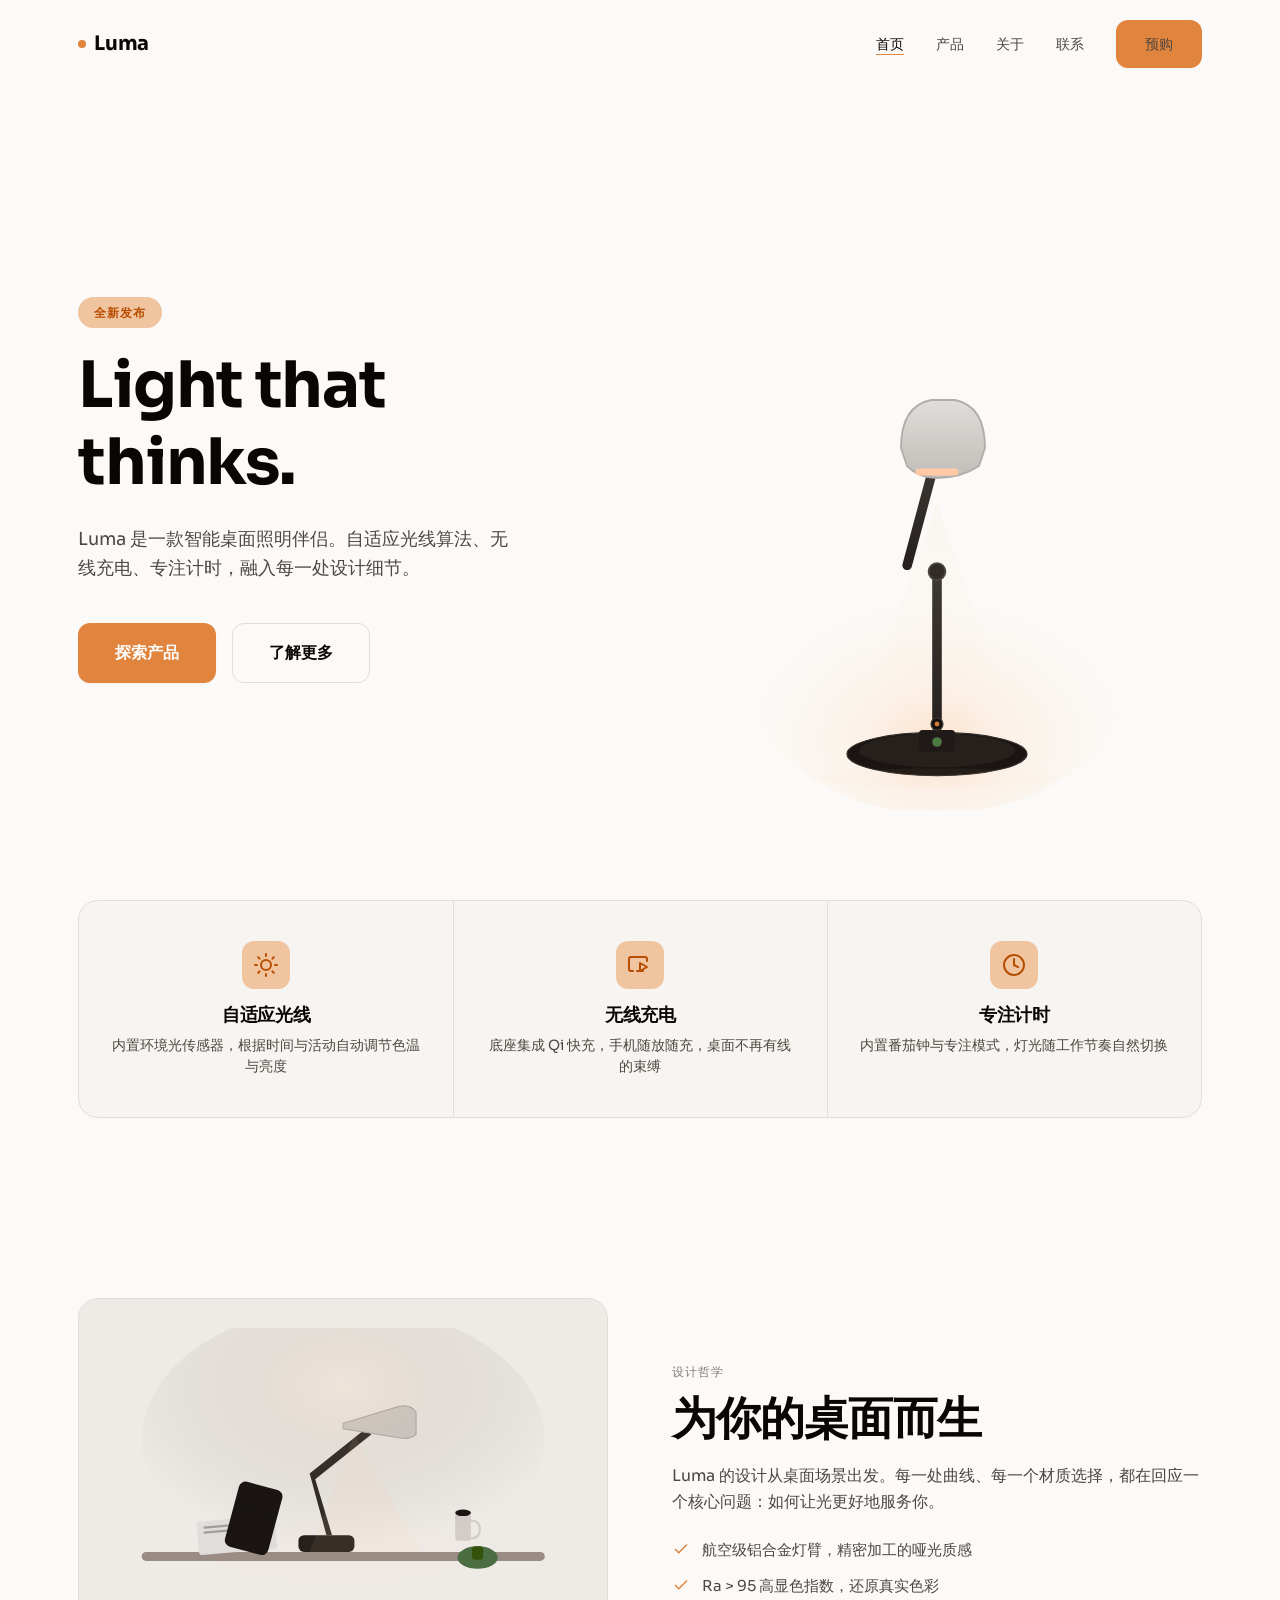
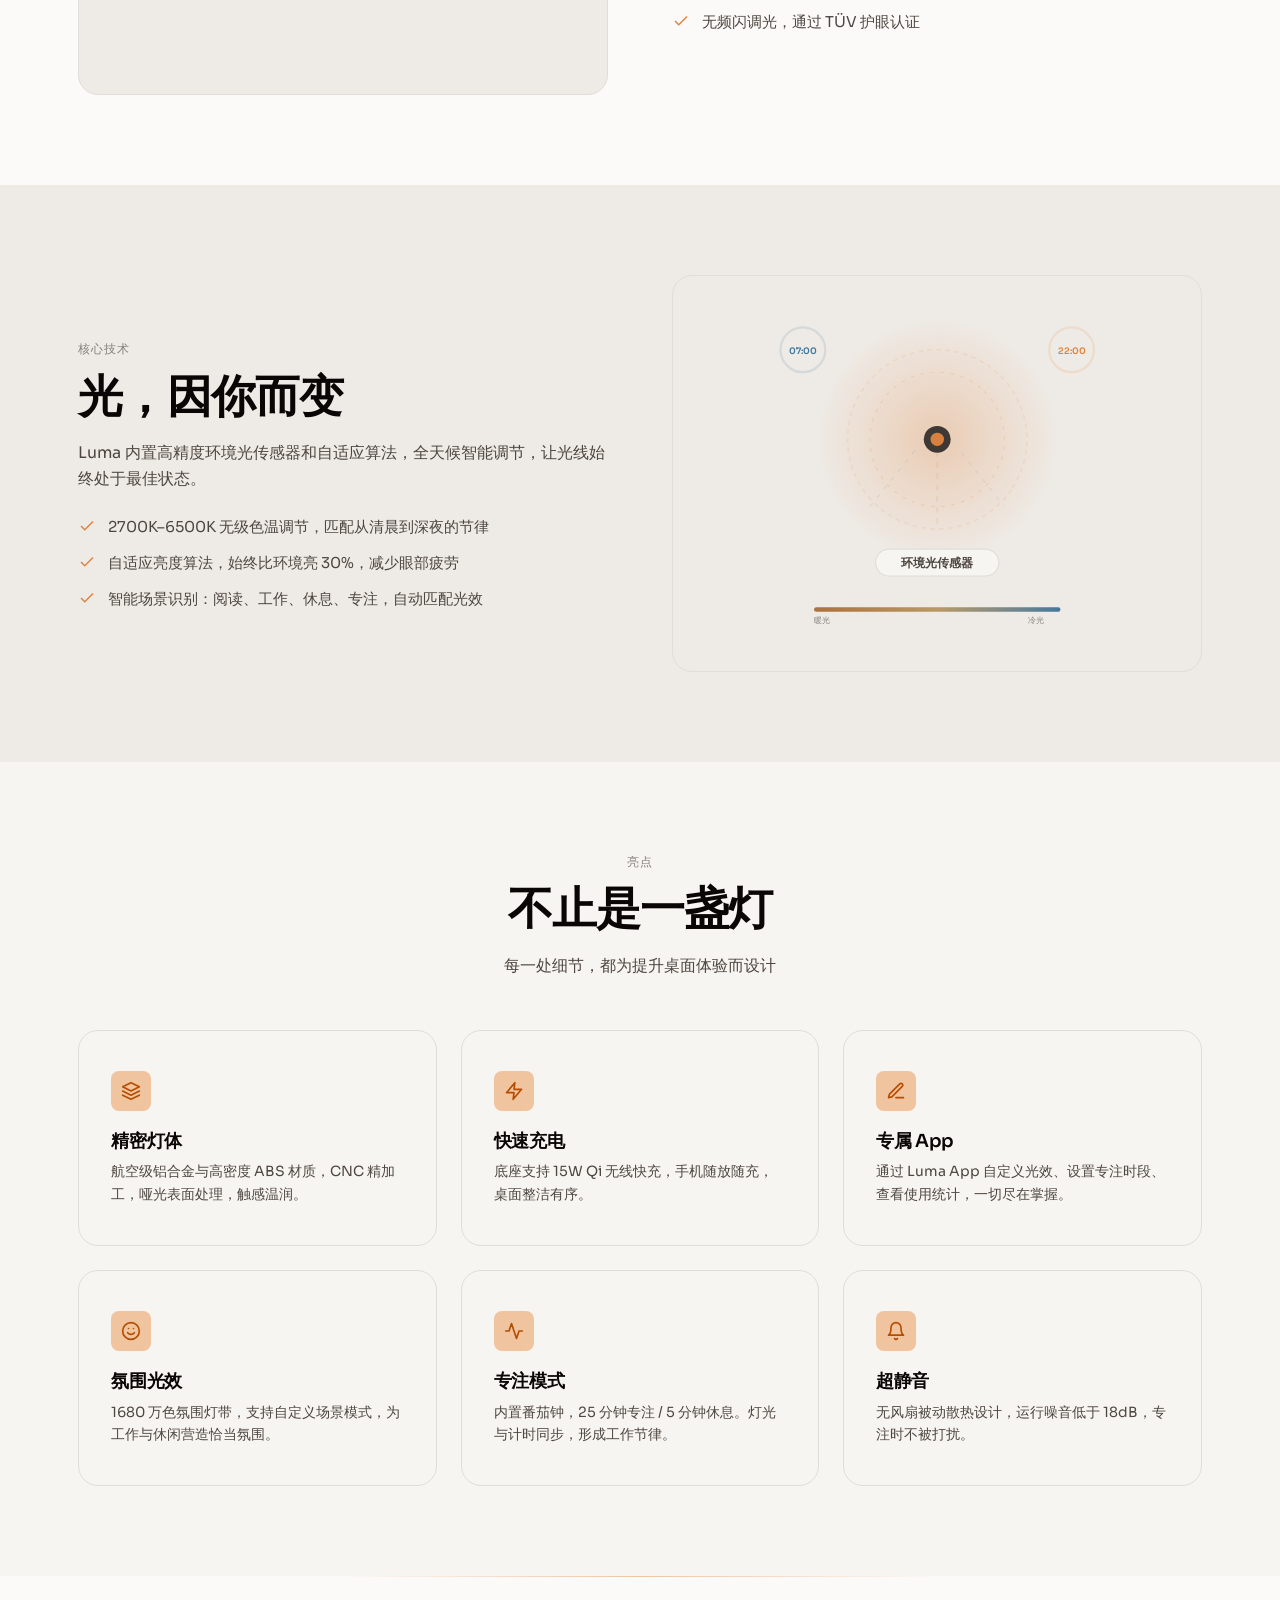
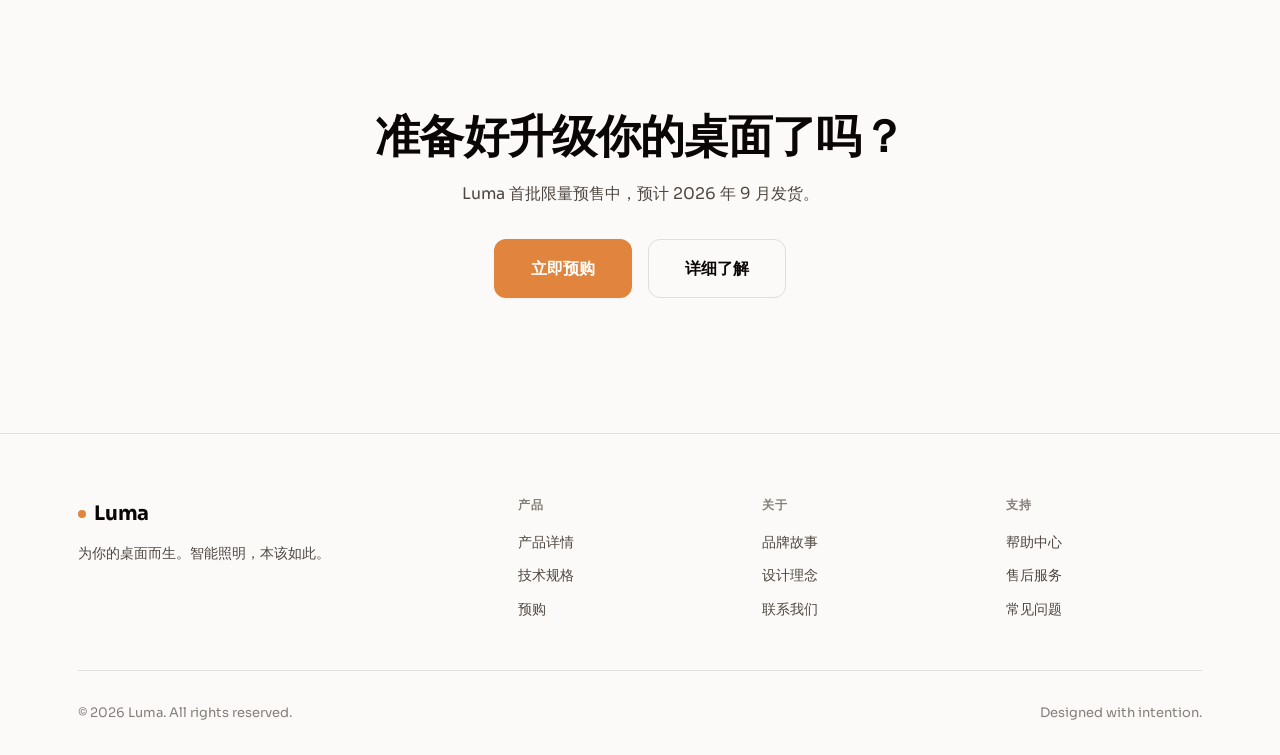
==== index.html @ 0641a7a2 "Initial commit: Luma product website" ====
<!DOCTYPE html>
<html lang="zh-CN">
<head>
  <meta charset="UTF-8">
  <meta name="viewport" content="width=device-width, initial-scale=1.0">
  <meta name="description" content="Luma — 智能桌面照明伴侣。自适应光线、无线充电、专注计时，为你的桌面而生。">
  <title>Luma — 智能桌面照明伴侣</title>
  <link rel="stylesheet" href="css/style.css">
  <link rel="icon" type="image/svg+xml" href="data:image/svg+xml,%3Csvg xmlns='http://www.w3.org/2000/svg' viewBox='0 0 32 32'%3E%3Ccircle cx='16' cy='16' r='14' fill='oklch(0.7 0.14 55)'/%3E%3C/svg%3E">
</head>
<body>

<!-- ==================== Navigation ==================== -->
<nav class="nav" role="navigation" aria-label="主导航">
  <div class="container">
    <a href="index.html" class="nav-logo">
      <span class="nav-logo-dot"></span>
      Luma
    </a>
    <button class="nav-toggle" aria-label="打开菜单" aria-expanded="false">
      <svg viewBox="0 0 24 24" fill="none" stroke="currentColor" stroke-width="2">
        <path d="M3 6h18M3 12h18M3 18h18"/>
      </svg>
    </button>
    <ul class="nav-links">
      <li><a href="index.html">首页</a></li>
      <li><a href="product.html">产品</a></li>
      <li><a href="about.html">关于</a></li>
      <li><a href="contact.html">联系</a></li>
      <li><a href="contact.html" class="btn btn-primary">预购</a></li>
    </ul>
  </div>
</nav>

<!-- ==================== Hero ==================== -->
<section class="hero">
  <div class="container">
    <div class="hero-content reveal">
      <span class="label">全新发布</span>
      <h1>Light that <br>thinks.</h1>
      <p>Luma 是一款智能桌面照明伴侣。自适应光线算法、无线充电、专注计时，融入每一处设计细节。</p>
      <div class="hero-actions">
        <a href="product.html" class="btn btn-primary btn-lg">探索产品</a>
        <a href="#features" class="btn btn-secondary btn-lg">了解更多</a>
      </div>
    </div>

    <div class="hero-visual reveal reveal-delay-2">
      <div class="lamp-container">
        <svg viewBox="0 0 400 500" fill="none" xmlns="http://www.w3.org/2000/svg" style="width:100%;height:100%;">
          <!-- Light glow (behind lamp) -->
          <defs>
            <radialGradient id="glowGrad" cx="50%" cy="75%" r="50%">
              <stop offset="0%" stop-color="oklch(0.85 0.12 55 / 0.35)"/>
              <stop offset="40%" stop-color="oklch(0.85 0.12 55 / 0.12)"/>
              <stop offset="100%" stop-color="oklch(0.85 0.12 55 / 0)"/>
            </radialGradient>
            <radialGradient id="lightCone" cx="50%" cy="0%" r="80%">
              <stop offset="0%" stop-color="oklch(0.9 0.08 55 / 0.2)"/>
              <stop offset="100%" stop-color="oklch(0.9 0.08 55 / 0)"/>
            </radialGradient>
            <linearGradient id="armGrad" x1="0" y1="0" x2="0" y2="1">
              <stop offset="0%" stop-color="oklch(0.35 0.01 50)"/>
              <stop offset="100%" stop-color="oklch(0.25 0.01 50)"/>
            </linearGradient>
            <linearGradient id="headGrad" x1="0" y1="0" x2="0" y2="1">
              <stop offset="0%" stop-color="oklch(0.9 0.005 75)"/>
              <stop offset="100%" stop-color="oklch(0.8 0.008 70)"/>
            </linearGradient>
            <filter id="glowFilter">
              <feGaussianBlur stdDeviation="8" result="blur"/>
              <feMerge><feMergeNode in="blur"/><feMergeNode in="SourceGraphic"/></feMerge>
            </filter>
            <filter id="softGlow">
              <feGaussianBlur stdDeviation="4"/>
            </filter>
          </defs>

          <!-- Light cone -->
          <path d="M200 260 L120 490 L280 490 Z" fill="url(#lightCone)" opacity="0.8">
            <animate attributeName="opacity" values="0.8;0.5;0.8" dur="4s" repeatCount="indefinite"/>
          </path>

          <!-- Ambient glow -->
          <ellipse cx="200" cy="400" rx="160" ry="120" fill="url(#glowGrad)" class="lamp-glow"/>

          <!-- Base plate -->
          <ellipse cx="200" cy="470" rx="75" ry="18" fill="oklch(0.2 0.01 50)" stroke="oklch(0.3 0.01 50)" stroke-width="1"/>
          <ellipse cx="200" cy="467" rx="65" ry="14" fill="oklch(0.25 0.01 50)"/>

          <!-- Base body -->
          <rect x="185" y="450" width="30" height="18" rx="3" fill="oklch(0.22 0.01 50)"/>

          <!-- Wireless charging indicator -->
          <circle cx="200" cy="460" r="4" fill="oklch(0.6 0.12 140)" opacity="0.8"/>

          <!-- Lower arm -->
          <rect x="196" y="320" width="8" height="132" rx="4" fill="url(#armGrad)"/>

          <!-- Joint -->
          <circle cx="200" cy="318" r="7" fill="oklch(0.3 0.01 50)" stroke="oklch(0.4 0.01 50)" stroke-width="1.5"/>

          <!-- Upper arm -->
          <rect x="196" y="220" width="8" height="100" rx="4" fill="url(#armGrad)" transform="rotate(15 200 220)"/>

          <!-- Upper joint -->
          <circle cx="206" cy="215" r="6" fill="oklch(0.3 0.01 50)" stroke="oklch(0.4 0.01 50)" stroke-width="1.5"/>

          <!-- Lamp head body -->
          <path d="M170 215 Q170 180 195 175 L215 175 Q240 180 240 215 L235 230 Q220 240 200 240 Q185 240 175 230 Z" fill="url(#headGrad)" stroke="oklch(0.75 0.008 70)" stroke-width="1.5"/>

          <!-- Light source (LED panel) -->
          <rect x="182" y="232" width="36" height="6" rx="3" fill="oklch(0.9 0.1 55)">
            <animate attributeName="opacity" values="1;0.7;1" dur="3s" repeatCount="indefinite"/>
          </rect>

          <!-- Light glow on surface -->
          <ellipse cx="200" cy="490" rx="100" ry="8" fill="oklch(0.85 0.08 55 / 0.3)">
            <animate attributeName="opacity" values="0.3;0.15;0.3" dur="4s" repeatCount="indefinite"/>
          </ellipse>

          <!-- Power button -->
          <circle cx="200" cy="445" r="5" fill="oklch(0.18 0.01 50)" stroke="oklch(0.35 0.01 50)" stroke-width="1"/>
          <circle cx="200" cy="445" r="2" fill="oklch(0.7 0.14 55)">
            <animate attributeName="opacity" values="1;0.4;1" dur="2s" repeatCount="indefinite"/>
          </circle>
        </svg>
      </div>
    </div>
  </div>
</section>

<!-- ==================== Feature Strip ==================== -->
<section class="section" id="features" style="padding-top:0;">
  <div class="container">
    <div class="feature-strip reveal">
      <div class="feature-strip-item">
        <div class="feature-strip-icon">
          <svg viewBox="0 0 24 24" fill="none" stroke="currentColor" stroke-width="2" stroke-linecap="round" stroke-linejoin="round">
            <circle cx="12" cy="12" r="5"/>
            <path d="M12 1v2M12 21v2M4.22 4.22l1.42 1.42M18.36 18.36l1.42 1.42M1 12h2M21 12h2M4.22 19.78l1.42-1.42M18.36 5.64l1.42-1.42"/>
          </svg>
        </div>
        <h3>自适应光线</h3>
        <p>内置环境光传感器，根据时间与活动自动调节色温与亮度</p>
      </div>
      <div class="feature-strip-item">
        <div class="feature-strip-icon">
          <svg viewBox="0 0 24 24" fill="none" stroke="currentColor" stroke-width="2" stroke-linecap="round" stroke-linejoin="round">
            <path d="M5 18H3a2 2 0 01-2-2V6a2 2 0 012-2h14a2 2 0 012 2v2"/>
            <path d="M9 18h6"/>
            <path d="M19 14l-7-4v8l7-4z"/>
          </svg>
        </div>
        <h3>无线充电</h3>
        <p>底座集成 Qi 快充，手机随放随充，桌面不再有线的束缚</p>
      </div>
      <div class="feature-strip-item">
        <div class="feature-strip-icon">
          <svg viewBox="0 0 24 24" fill="none" stroke="currentColor" stroke-width="2" stroke-linecap="round" stroke-linejoin="round">
            <circle cx="12" cy="12" r="10"/>
            <path d="M12 6v6l4 2"/>
          </svg>
        </div>
        <h3>专注计时</h3>
        <p>内置番茄钟与专注模式，灯光随工作节奏自然切换</p>
      </div>
    </div>
  </div>
</section>

<!-- ==================== Showcase: Design ==================== -->
<section class="section">
  <div class="container">
    <div class="showcase-grid reveal">
      <div class="showcase-visual">
        <svg viewBox="0 0 400 300" fill="none" xmlns="http://www.w3.org/2000/svg" style="width:85%;height:85%;">
          <defs>
            <linearGradient id="deskGrad" x1="0" y1="0" x2="0" y2="1">
              <stop offset="0%" stop-color="oklch(0.95 0.005 70)"/>
              <stop offset="100%" stop-color="oklch(0.9 0.008 65)"/>
            </linearGradient>
            <radialGradient id="ambient" cx="50%" cy="30%" r="60%">
              <stop offset="0%" stop-color="oklch(0.85 0.08 55 / 0.15)"/>
              <stop offset="100%" stop-color="oklch(0 0 0 / 0)"/>
            </radialGradient>
          </defs>

          <!-- Desk surface -->
          <rect x="20" y="200" width="360" height="8" rx="4" fill="oklch(0.65 0.02 55)"/>

          <!-- Ambient light on desk -->
          <ellipse cx="200" cy="200" rx="120" ry="30" fill="oklch(0.85 0.08 55 / 0.2)">
            <animate attributeName="opacity" values="0.2;0.1;0.2" dur="4s" repeatCount="indefinite"/>
          </ellipse>

          <!-- Lamp (simplified side view) -->
          <!-- Base -->
          <rect x="160" y="185" width="50" height="15" rx="5" fill="oklch(0.25 0.01 50)"/>
          <!-- Arm -->
          <path d="M185 185 L170 130 L220 90 L225 95 L175 135 L190 185" fill="oklch(0.3 0.01 50)"/>
          <!-- Head -->
          <path d="M200 85 L250 70 Q260 68 265 75 L265 95 Q260 100 250 98 L200 90 Z" fill="oklch(0.85 0.008 70)" stroke="oklch(0.75 0.008 70)" stroke-width="1"/>
          <!-- Light beam -->
          <path d="M210 95 L170 200 L270 200 Z" fill="oklch(0.9 0.08 55 / 0.08)"/>

          <!-- Small plant -->
          <ellipse cx="320" cy="205" rx="18" ry="10" fill="oklch(0.5 0.08 140)"/>
          <rect x="315" y="195" width="10" height="12" rx="3" fill="oklch(0.4 0.1 130)"/>

          <!-- Notebook -->
          <rect x="70" y="170" width="70" height="30" rx="3" fill="oklch(0.9 0.005 70)" transform="rotate(-5 105 185)"/>
          <rect x="75" y="175" width="55" height="2" rx="1" fill="oklch(0.7 0.01 60)" transform="rotate(-5 102 176)"/>
          <rect x="75" y="180" width="40" height="2" rx="1" fill="oklch(0.7 0.01 60)" transform="rotate(-5 95 181)"/>

          <!-- Phone charging -->
          <rect x="100" y="140" width="40" height="60" rx="6" fill="oklch(0.2 0.01 50)" transform="rotate(15 120 170)"/>

          <!-- Coffee mug -->
          <rect x="300" y="165" width="14" height="25" rx="3" fill="oklch(0.85 0.01 50)"/>
          <path d="M314 172 Q322 172 322 180 Q322 188 314 188" fill="none" stroke="oklch(0.85 0.01 50)" stroke-width="2"/>
          <ellipse cx="307" cy="165" rx="7" ry="3" fill="oklch(0.2 0.01 40)"/>

          <!-- Warm ambient glow -->
          <ellipse cx="200" cy="100" rx="180" ry="120" fill="url(#ambient)"/>
        </svg>
      </div>
      <div class="showcase-text">
        <span class="label">设计哲学</span>
        <h2>为你的桌面而生</h2>
        <p>Luma 的设计从桌面场景出发。每一处曲线、每一个材质选择，都在回应一个核心问题：如何让光更好地服务你。</p>
        <ul class="showcase-list">
          <li>
            <svg viewBox="0 0 24 24" fill="none" stroke="currentColor" stroke-width="2"><path d="M20 6L9 17l-5-5"/></svg>
            航空级铝合金灯臂，精密加工的哑光质感
          </li>
          <li>
            <svg viewBox="0 0 24 24" fill="none" stroke="currentColor" stroke-width="2"><path d="M20 6L9 17l-5-5"/></svg>
            Ra &gt; 95 高显色指数，还原真实色彩
          </li>
          <li>
            <svg viewBox="0 0 24 24" fill="none" stroke="currentColor" stroke-width="2"><path d="M20 6L9 17l-5-5"/></svg>
            无频闪调光，通过 TÜV 护眼认证
          </li>
        </ul>
      </div>
    </div>
  </div>
</section>

<!-- ==================== Showcase: Tech ==================== -->
<section class="section section-alt">
  <div class="container">
    <div class="showcase-grid reverse reveal">
      <div class="showcase-visual">
        <svg viewBox="0 0 400 300" fill="none" xmlns="http://www.w3.org/2000/svg" style="width:85%;height:85%;">
          <defs>
            <radialGradient id="sensorGrad1" cx="50%" cy="50%" r="50%">
              <stop offset="0%" stop-color="oklch(0.7 0.14 55 / 0.3)"/>
              <stop offset="100%" stop-color="oklch(0.7 0.14 55 / 0)"/>
            </radialGradient>
            <radialGradient id="sensorGrad2" cx="50%" cy="50%" r="50%">
              <stop offset="0%" stop-color="oklch(0.55 0.08 240 / 0.3)"/>
              <stop offset="100%" stop-color="oklch(0.55 0.08 240 / 0)"/>
            </radialGradient>
          </defs>

          <!-- Ambient sensor visualization -->
          <circle cx="200" cy="120" r="100" fill="url(#sensorGrad1)">
            <animate attributeName="r" values="100;110;100" dur="3s" repeatCount="indefinite"/>
          </circle>

          <!-- Data rings -->
          <circle cx="200" cy="120" r="80" fill="none" stroke="oklch(0.7 0.14 55 / 0.12)" stroke-width="1.5" stroke-dasharray="4 4">
            <animateTransform attributeName="transform" type="rotate" from="0 200 120" to="360 200 120" dur="20s" repeatCount="indefinite"/>
          </circle>
          <circle cx="200" cy="120" r="60" fill="none" stroke="oklch(0.7 0.14 55 / 0.2)" stroke-width="1" stroke-dasharray="3 6">
            <animateTransform attributeName="transform" type="rotate" from="360 200 120" to="0 200 120" dur="15s" repeatCount="indefinite"/>
          </circle>

          <!-- Center sensor -->
          <circle cx="200" cy="120" r="12" fill="oklch(0.35 0.01 50)"/>
          <circle cx="200" cy="120" r="6" fill="oklch(0.7 0.14 55)">
            <animate attributeName="opacity" values="1;0.5;1" dur="2s" repeatCount="indefinite"/>
          </circle>

          <!-- Flow lines from sensor -->
          <path d="M200 132 L200 200" stroke="oklch(0.7 0.14 55 / 0.15)" stroke-width="1.5" stroke-dasharray="5 5">
            <animate attributeName="stroke-dashoffset" values="0;-30" dur="2s" repeatCount="indefinite"/>
          </path>
          <path d="M220 130 L260 180" stroke="oklch(0.55 0.08 240 / 0.12)" stroke-width="1" stroke-dasharray="4 6">
            <animate attributeName="stroke-dashoffset" values="0;-30" dur="2.5s" repeatCount="indefinite"/>
          </path>
          <path d="M180 130 L140 180" stroke="oklch(0.55 0.08 240 / 0.12)" stroke-width="1" stroke-dasharray="4 6">
            <animate attributeName="stroke-dashoffset" values="0;-30" dur="2em" repeatCount="indefinite"/>
          </path>

          <!-- Labels -->
          <rect x="145" y="218" width="110" height="24" rx="12" fill="oklch(0.97 0.006 78)" stroke="oklch(0.9 0.005 75)" stroke-width="1"/>
          <text x="200" y="234" text-anchor="middle" font-family="Sora, sans-serif" font-size="11" font-weight="600" fill="oklch(0.4 0.015 55)">环境光传感器</text>

          <!-- Time/activity indicators -->
          <g transform="translate(80, 40)">
            <circle cx="0" cy="0" r="20" fill="none" stroke="oklch(0.55 0.08 240 / 0.15)" stroke-width="2"/>
            <text x="0" y="4" text-anchor="middle" font-family="Sora, sans-serif" font-size="8" font-weight="600" fill="oklch(0.55 0.08 240)">07:00</text>
          </g>

          <g transform="translate(320, 40)">
            <circle cx="0" cy="0" r="20" fill="none" stroke="oklch(0.7 0.14 55 / 0.15)" stroke-width="2"/>
            <text x="0" y="4" text-anchor="middle" font-family="Sora, sans-serif" font-size="8" font-weight="600" fill="oklch(0.7 0.14 55)">22:00</text>
          </g>

          <!-- Color temperature spectrum -->
          <rect x="90" y="270" width="220" height="4" rx="2" fill="url(#tempGrad)"/>
          <defs>
            <linearGradient id="tempGrad" x1="0" y1="0" x2="1" y2="0">
              <stop offset="0%" stop-color="oklch(0.6 0.1 60)"/>
              <stop offset="50%" stop-color="oklch(0.7 0.08 80)"/>
              <stop offset="100%" stop-color="oklch(0.55 0.08 240)"/>
            </linearGradient>
          </defs>
          <!-- Spectrum labels -->
          <text x="90" y="284" font-family="Sora, sans-serif" font-size="7" font-weight="500" fill="oklch(0.6 0.01 60)">暖光</text>
          <text x="295" y="284" text-anchor="end" font-family="Sora, sans-serif" font-size="7" font-weight="500" fill="oklch(0.6 0.01 60)">冷光</text>
        </svg>
      </div>
      <div class="showcase-text">
        <span class="label">核心技术</span>
        <h2>光，因你而变</h2>
        <p>Luma 内置高精度环境光传感器和自适应算法，全天候智能调节，让光线始终处于最佳状态。</p>
        <ul class="showcase-list">
          <li>
            <svg viewBox="0 0 24 24" fill="none" stroke="currentColor" stroke-width="2"><path d="M20 6L9 17l-5-5"/></svg>
            2700K–6500K 无级色温调节，匹配从清晨到深夜的节律
          </li>
          <li>
            <svg viewBox="0 0 24 24" fill="none" stroke="currentColor" stroke-width="2"><path d="M20 6L9 17l-5-5"/></svg>
            自适应亮度算法，始终比环境亮 30%，减少眼部疲劳
          </li>
          <li>
            <svg viewBox="0 0 24 24" fill="none" stroke="currentColor" stroke-width="2"><path d="M20 6L9 17l-5-5"/></svg>
            智能场景识别：阅读、工作、休息、专注，自动匹配光效
          </li>
        </ul>
      </div>
    </div>
  </div>
</section>

<!-- ==================== Feature Grid ==================== -->
<section class="section section-dark">
  <div class="container">
    <div class="section-title reveal">
      <span class="label">亮点</span>
      <h2>不止是一盏灯</h2>
      <p>每一处细节，都为提升桌面体验而设计</p>
    </div>
    <div class="feature-grid reveal">
      <div class="feature-card">
        <div class="feature-card-icon">
          <svg viewBox="0 0 24 24" fill="none" stroke="currentColor" stroke-width="2" stroke-linecap="round" stroke-linejoin="round">
            <path d="M12 2L2 7l10 5 10-5-10-5z"/>
            <path d="M2 17l10 5 10-5"/>
            <path d="M2 12l10 5 10-5"/>
          </svg>
        </div>
        <h3>精密灯体</h3>
        <p>航空级铝合金与高密度 ABS 材质，CNC 精加工，哑光表面处理，触感温润。</p>
      </div>
      <div class="feature-card">
        <div class="feature-card-icon">
          <svg viewBox="0 0 24 24" fill="none" stroke="currentColor" stroke-width="2" stroke-linecap="round" stroke-linejoin="round">
            <path d="M13 2L3 14h9l-1 8 10-12h-9l1-8z"/>
          </svg>
        </div>
        <h3>快速充电</h3>
        <p>底座支持 15W Qi 无线快充，手机随放随充，桌面整洁有序。</p>
      </div>
      <div class="feature-card">
        <div class="feature-card-icon">
          <svg viewBox="0 0 24 24" fill="none" stroke="currentColor" stroke-width="2" stroke-linecap="round" stroke-linejoin="round">
            <path d="M12 20h9"/>
            <path d="M16.5 3.5a2.121 2.121 0 013 3L7 19l-4 1 1-4L16.5 3.5z"/>
          </svg>
        </div>
        <h3>专属 App</h3>
        <p>通过 Luma App 自定义光效、设置专注时段、查看使用统计，一切尽在掌握。</p>
      </div>
      <div class="feature-card">
        <div class="feature-card-icon">
          <svg viewBox="0 0 24 24" fill="none" stroke="currentColor" stroke-width="2" stroke-linecap="round" stroke-linejoin="round">
            <circle cx="12" cy="12" r="10"/>
            <path d="M8 14s1.5 2 4 2 4-2 4-2"/>
            <line x1="9" y1="9" x2="9.01" y2="9"/>
            <line x1="15" y1="9" x2="15.01" y2="9"/>
          </svg>
        </div>
        <h3>氛围光效</h3>
        <p>1680 万色氛围灯带，支持自定义场景模式，为工作与休闲营造恰当氛围。</p>
      </div>
      <div class="feature-card">
        <div class="feature-card-icon">
          <svg viewBox="0 0 24 24" fill="none" stroke="currentColor" stroke-width="2" stroke-linecap="round" stroke-linejoin="round">
            <polyline points="22 12 18 12 15 21 9 3 6 12 2 12"/>
          </svg>
        </div>
        <h3>专注模式</h3>
        <p>内置番茄钟，25 分钟专注 / 5 分钟休息。灯光与计时同步，形成工作节律。</p>
      </div>
      <div class="feature-card">
        <div class="feature-card-icon">
          <svg viewBox="0 0 24 24" fill="none" stroke="currentColor" stroke-width="2" stroke-linecap="round" stroke-linejoin="round">
            <path d="M18 8A6 6 0 006 8c0 7-3 9-3 9h18s-3-2-3-9"/>
            <path d="M13.73 21a2 2 0 01-3.46 0"/>
          </svg>
        </div>
        <h3>超静音</h3>
        <p>无风扇被动散热设计，运行噪音低于 18dB，专注时不被打扰。</p>
      </div>
    </div>
  </div>
</section>

<!-- ==================== CTA ==================== -->
<section class="cta-section reveal">
  <div class="container">
    <h2>准备好升级你的桌面了吗？</h2>
    <p>Luma 首批限量预售中，预计 2026 年 9 月发货。</p>
    <div class="cta-actions">
      <a href="contact.html" class="btn btn-primary btn-lg">立即预购</a>
      <a href="product.html" class="btn btn-secondary btn-lg">详细了解</a>
    </div>
  </div>
</section>

<!-- ==================== Footer ==================== -->
<footer class="footer">
  <div class="container">
    <div class="footer-grid">
      <div class="footer-brand">
        <a href="index.html" class="nav-logo">
          <span class="nav-logo-dot"></span>
          Luma
        </a>
        <p>为你的桌面而生。智能照明，本该如此。</p>
      </div>
      <div class="footer-col">
        <h4>产品</h4>
        <ul>
          <li><a href="product.html">产品详情</a></li>
          <li><a href="product.html#specs">技术规格</a></li>
          <li><a href="contact.html">预购</a></li>
        </ul>
      </div>
      <div class="footer-col">
        <h4>关于</h4>
        <ul>
          <li><a href="about.html">品牌故事</a></li>
          <li><a href="about.html#values">设计理念</a></li>
          <li><a href="contact.html">联系我们</a></li>
        </ul>
      </div>
      <div class="footer-col">
        <h4>支持</h4>
        <ul>
          <li><a href="contact.html">帮助中心</a></li>
          <li><a href="contact.html">售后服务</a></li>
          <li><a href="contact.html">常见问题</a></li>
        </ul>
      </div>
    </div>
    <div class="footer-bottom">
      <span>&copy; 2026 Luma. All rights reserved.</span>
      <span>Designed with intention.</span>
    </div>
  </div>
</footer>

<script src="js/main.js"></script>
</body>
</html>
---- css/style.css ----
/* ============================================
   Luma Design System — CSS
   Geometric sans-serif, warm light theme
   ============================================ */

/* --- Fonts --- */
@import url('https://fonts.googleapis.com/css2?family=Sora:wght@300;400;500;600;700;800&display=swap');

/* --- Reset --- */
*, *::before, *::after {
  margin: 0;
  padding: 0;
  box-sizing: border-box;
}

/* --- Custom Properties --- */
:root {
  /* Colors (OKLCH) */
  --bg:          oklch(0.985 0.003 75);
  --surface:     oklch(0.97 0.006 78);
  --surface-alt: oklch(0.94 0.008 75);
  --text-primary:   oklch(0.13 0.01 50);
  --text-secondary: oklch(0.4 0.015 55);
  --text-tertiary:  oklch(0.6 0.01 60);
  --accent:       oklch(0.7 0.14 55);
  --accent-soft:  oklch(0.85 0.07 60);
  --accent-deep:  oklch(0.55 0.16 50);
  --cool:        oklch(0.55 0.08 240);
  --cool-soft:   oklch(0.75 0.05 230);
  --border: oklch(0.9 0.005 75);
  --glow:   oklch(0.85 0.12 55 / 0.15);

  /* Shadows */
  --shadow-sm: 0 1px 3px oklch(0 0 0 / 0.04);
  --shadow-md: 0 4px 12px oklch(0 0 0 / 0.06);
  --shadow-lg: 0 8px 30px oklch(0 0 0 / 0.08);
  --shadow-glow: 0 0 40px var(--glow);

  /* Typography */
  --font-primary: 'Sora', system-ui, -apple-system, sans-serif;
  --scale: 1.25;

  /* Spacing */
  --max-width: 1200px;
  --section-py: clamp(4rem, 10vh, 8rem);

  /* Radius */
  --radius-sm: 8px;
  --radius-md: 12px;
  --radius-lg: 20px;
  --radius-full: 999px;

  /* Transitions */
  --ease-out: cubic-bezier(0.16, 1, 0.3, 1);
  --ease-out-quint: cubic-bezier(0.22, 1, 0.36, 1);
  --duration-fast: 0.2s;
  --duration-normal: 0.4s;
  --duration-slow: 0.6s;
}

/* --- Base --- */
html {
  scroll-behavior: smooth;
  -webkit-font-smoothing: antialiased;
  -moz-osx-font-smoothing: grayscale;
}

body {
  font-family: var(--font-primary);
  font-size: clamp(1rem, 1.2vw, 1.125rem);
  line-height: 1.6;
  color: var(--text-primary);
  background: var(--bg);
  overflow-x: hidden;
}

img {
  max-width: 100%;
  height: auto;
  display: block;
}

a {
  color: inherit;
  text-decoration: none;
}

/* --- Container --- */
.container {
  width: 100%;
  max-width: var(--max-width);
  margin: 0 auto;
  padding: 0 clamp(1.25rem, 3vw, 2.5rem);
}

/* --- Typography --- */
h1, h2, h3, h4 {
  font-weight: 600;
  line-height: 1.2;
  letter-spacing: -0.02em;
}

h1 {
  font-size: clamp(2.5rem, 5vw, 4.5rem);
  font-weight: 700;
}

h2 {
  font-size: clamp(1.8rem, 3.5vw, 3rem);
  font-weight: 600;
}

h3 {
  font-size: clamp(1.3rem, 2.5vw, 1.8rem);
  font-weight: 600;
}

.display-text {
  font-size: clamp(3rem, 7vw, 6rem);
  font-weight: 700;
  letter-spacing: -0.03em;
  line-height: 1.05;
}

.label {
  font-size: 0.75rem;
  font-weight: 500;
  text-transform: uppercase;
  letter-spacing: 0.08em;
  color: var(--text-tertiary);
}

.section-title {
  text-align: center;
  margin-bottom: clamp(2rem, 4vw, 4rem);
}

.section-title .label {
  display: block;
  margin-bottom: 0.75rem;
}

.section-title h2 {
  max-width: 700px;
  margin: 0 auto;
}

.section-title p {
  color: var(--text-secondary);
  margin-top: 1rem;
  max-width: 500px;
  margin-left: auto;
  margin-right: auto;
}

/* --- Buttons --- */
.btn {
  display: inline-flex;
  align-items: center;
  gap: 0.5rem;
  padding: 0.75rem 1.75rem;
  border-radius: var(--radius-md);
  font-family: var(--font-primary);
  font-size: 0.875rem;
  font-weight: 600;
  border: 1.5px solid transparent;
  cursor: pointer;
  transition: all var(--duration-normal) var(--ease-out);
  text-decoration: none;
}

.btn-primary {
  background: var(--accent);
  color: white;
  box-shadow: var(--shadow-sm);
}

.btn-primary:hover {
  background: var(--accent-deep);
  box-shadow: var(--shadow-glow);
  transform: translateY(-1px);
}

.btn-secondary {
  background: transparent;
  border-color: var(--border);
  color: var(--text-primary);
}

.btn-secondary:hover {
  border-color: var(--accent);
  color: var(--accent);
  background: var(--accent-soft);
}

.btn-ghost {
  background: transparent;
  color: var(--text-secondary);
  padding: 0.75rem 1rem;
}

.btn-ghost:hover {
  color: var(--text-primary);
}

.btn-lg {
  padding: 1rem 2.25rem;
  font-size: 1rem;
}

/* --- Navigation --- */
.nav {
  position: fixed;
  top: 0;
  left: 0;
  right: 0;
  z-index: 100;
  padding: 1.25rem 0;
  transition: all var(--duration-normal) var(--ease-out);
}

.nav.scrolled {
  background: oklch(0.985 0.003 75 / 0.85);
  backdrop-filter: blur(12px);
  -webkit-backdrop-filter: blur(12px);
  padding: 0.75rem 0;
  box-shadow: 0 1px 0 var(--border);
}

.nav .container {
  display: flex;
  align-items: center;
  justify-content: space-between;
}

.nav-logo {
  font-size: 1.25rem;
  font-weight: 700;
  letter-spacing: -0.02em;
  display: flex;
  align-items: center;
  gap: 0.5rem;
}

.nav-logo-dot {
  width: 8px;
  height: 8px;
  border-radius: 50%;
  background: var(--accent);
  display: inline-block;
  animation: pulse-glow 3s ease-in-out infinite;
}

@keyframes pulse-glow {
  0%, 100% { box-shadow: 0 0 6px var(--accent-soft); }
  50% { box-shadow: 0 0 16px var(--accent); }
}

.nav-links {
  display: flex;
  align-items: center;
  gap: 2rem;
  list-style: none;
}

.nav-links a {
  font-size: 0.875rem;
  font-weight: 500;
  color: var(--text-secondary);
  transition: color var(--duration-fast) ease;
  position: relative;
}

.nav-links a::after {
  content: '';
  position: absolute;
  bottom: -2px;
  left: 0;
  width: 0;
  height: 1.5px;
  background: var(--accent);
  transition: width var(--duration-normal) var(--ease-out);
}

.nav-links a:hover {
  color: var(--text-primary);
}

.nav-links a:hover::after {
  width: 100%;
}

.nav-links a.active {
  color: var(--text-primary);
}

.nav-links a.active::after {
  width: 100%;
}

.nav-toggle {
  display: none;
  background: none;
  border: none;
  cursor: pointer;
  padding: 0.5rem;
  color: var(--text-primary);
}

.nav-toggle svg {
  width: 24px;
  height: 24px;
}

/* --- Sections --- */
.section {
  padding: var(--section-py) 0;
}

.section-dark {
  background: var(--surface);
}

.section-alt {
  background: var(--surface-alt);
}

/* --- Hero --- */
.hero {
  min-height: 100vh;
  display: flex;
  align-items: center;
  padding-top: 5rem;
  position: relative;
  overflow: hidden;
}

.hero .container {
  display: grid;
  grid-template-columns: 1fr 1fr;
  gap: 4rem;
  align-items: center;
  min-height: calc(100vh - 5rem);
}

.hero-content {
  max-width: 540px;
}

.hero-content .label {
  display: inline-block;
  margin-bottom: 1.25rem;
  padding: 0.35rem 1rem;
  border-radius: var(--radius-full);
  background: var(--accent-soft);
  color: var(--accent-deep);
  font-weight: 600;
}

.hero-content h1 {
  margin-bottom: 1.5rem;
}

.hero-content p {
  font-size: 1.125rem;
  color: var(--text-secondary);
  margin-bottom: 2.5rem;
  max-width: 440px;
}

.hero-actions {
  display: flex;
  gap: 1rem;
  flex-wrap: wrap;
}

/* --- Hero Product Visual --- */
.hero-visual {
  display: flex;
  align-items: center;
  justify-content: center;
  position: relative;
}

.lamp-container {
  position: relative;
  width: 100%;
  max-width: 480px;
  aspect-ratio: 3/4;
  display: flex;
  align-items: center;
  justify-content: center;
}

/* SVG Lamp styles handled in inline SVG */

/* --- Light Beam Animation --- */
@keyframes light-wave {
  0%, 100% { opacity: 0.6; }
  50% { opacity: 1; }
}

/* --- Feature Strip --- */
.feature-strip {
  display: grid;
  grid-template-columns: repeat(3, 1fr);
  gap: 0;
  border: 1px solid var(--border);
  border-radius: var(--radius-lg);
  overflow: hidden;
  background: var(--surface);
}

.feature-strip-item {
  padding: 2.5rem 2rem;
  text-align: center;
  position: relative;
}

.feature-strip-item + .feature-strip-item {
  border-left: 1px solid var(--border);
}

.feature-strip-icon {
  width: 48px;
  height: 48px;
  margin: 0 auto 1rem;
  border-radius: var(--radius-md);
  background: var(--accent-soft);
  display: flex;
  align-items: center;
  justify-content: center;
}

.feature-strip-icon svg {
  width: 24px;
  height: 24px;
  color: var(--accent-deep);
}

.feature-strip-item h3 {
  font-size: 1.125rem;
  font-weight: 600;
  margin-bottom: 0.5rem;
}

.feature-strip-item p {
  font-size: 0.875rem;
  color: var(--text-secondary);
  line-height: 1.5;
}

/* --- Feature Grid --- */
.feature-grid {
  display: grid;
  grid-template-columns: repeat(auto-fit, minmax(300px, 1fr));
  gap: 1.5rem;
}

.feature-card {
  padding: 2.5rem 2rem;
  background: var(--surface);
  border: 1px solid var(--border);
  border-radius: var(--radius-lg);
  transition: all var(--duration-normal) var(--ease-out);
}

.feature-card:hover {
  border-color: var(--accent-soft);
  box-shadow: var(--shadow-md);
  transform: translateY(-2px);
}

.feature-card-icon {
  width: 40px;
  height: 40px;
  border-radius: var(--radius-sm);
  background: var(--accent-soft);
  display: flex;
  align-items: center;
  justify-content: center;
  margin-bottom: 1.25rem;
}

.feature-card-icon svg {
  width: 20px;
  height: 20px;
  color: var(--accent-deep);
}

.feature-card h3 {
  font-size: 1.125rem;
  margin-bottom: 0.5rem;
}

.feature-card p {
  font-size: 0.875rem;
  color: var(--text-secondary);
  line-height: 1.6;
}

.feature-card .card-link {
  display: inline-flex;
  align-items: center;
  gap: 0.25rem;
  margin-top: 1rem;
  font-size: 0.875rem;
  font-weight: 600;
  color: var(--accent);
  transition: gap var(--duration-fast) ease;
}

.feature-card:hover .card-link {
  gap: 0.5rem;
}

/* --- Showcase Layout (Alternating) --- */
.showcase-grid {
  display: grid;
  grid-template-columns: 1fr 1fr;
  gap: 4rem;
  align-items: center;
}

.showcase-grid.reverse {
  direction: rtl;
}

.showcase-grid.reverse > * {
  direction: ltr;
}

.showcase-visual {
  border-radius: var(--radius-lg);
  overflow: hidden;
  background: var(--surface-alt);
  aspect-ratio: 4/3;
  display: flex;
  align-items: center;
  justify-content: center;
  position: relative;
  border: 1px solid var(--border);
}

.showcase-visual svg {
  width: 80%;
  height: 80%;
}

.showcase-text .label {
  display: inline-block;
  margin-bottom: 0.75rem;
}

.showcase-text h2 {
  margin-bottom: 1rem;
}

.showcase-text p {
  color: var(--text-secondary);
  margin-bottom: 1.5rem;
}

.showcase-list {
  list-style: none;
  display: flex;
  flex-direction: column;
  gap: 0.75rem;
}

.showcase-list li {
  display: flex;
  align-items: flex-start;
  gap: 0.75rem;
  font-size: 0.9375rem;
  color: var(--text-secondary);
}

.showcase-list li svg {
  width: 18px;
  height: 18px;
  flex-shrink: 0;
  color: var(--accent);
  margin-top: 2px;
}

/* --- Tech / Specs Section --- */
.specs-grid {
  display: grid;
  grid-template-columns: repeat(auto-fit, minmax(200px, 1fr));
  gap: 1px;
  background: var(--border);
  border: 1px solid var(--border);
  border-radius: var(--radius-lg);
  overflow: hidden;
}

.spec-item {
  background: var(--surface);
  padding: 1.5rem;
}

.spec-item-label {
  font-size: 0.75rem;
  font-weight: 500;
  text-transform: uppercase;
  letter-spacing: 0.06em;
  color: var(--text-tertiary);
  margin-bottom: 0.25rem;
}

.spec-item-value {
  font-size: 1.125rem;
  font-weight: 600;
}

/* --- CTA Section --- */
.cta-section {
  text-align: center;
  padding: clamp(5rem, 15vh, 10rem) 0;
  position: relative;
}

.cta-section::before {
  content: '';
  position: absolute;
  top: 0;
  left: 50%;
  transform: translateX(-50%);
  width: 60%;
  max-width: 600px;
  height: 1px;
  background: linear-gradient(90deg, transparent, var(--accent-soft), transparent);
}

.cta-section h2 {
  max-width: 600px;
  margin: 0 auto 1rem;
}

.cta-section p {
  color: var(--text-secondary);
  max-width: 480px;
  margin: 0 auto 2rem;
}

.cta-actions {
  display: flex;
  justify-content: center;
  gap: 1rem;
  flex-wrap: wrap;
}

/* --- Footer --- */
.footer {
  border-top: 1px solid var(--border);
  padding: 4rem 0 2rem;
}

.footer-grid {
  display: grid;
  grid-template-columns: 2fr 1fr 1fr 1fr;
  gap: 3rem;
  margin-bottom: 3rem;
}

.footer-brand .nav-logo {
  margin-bottom: 0.75rem;
}

.footer-brand p {
  font-size: 0.875rem;
  color: var(--text-secondary);
  max-width: 300px;
  line-height: 1.6;
}

.footer-col h4 {
  font-size: 0.75rem;
  font-weight: 600;
  text-transform: uppercase;
  letter-spacing: 0.08em;
  color: var(--text-tertiary);
  margin-bottom: 1rem;
}

.footer-col ul {
  list-style: none;
  display: flex;
  flex-direction: column;
  gap: 0.5rem;
}

.footer-col a {
  font-size: 0.875rem;
  color: var(--text-secondary);
  transition: color var(--duration-fast) ease;
}

.footer-col a:hover {
  color: var(--accent);
}

.footer-bottom {
  padding-top: 2rem;
  display: flex;
  justify-content: space-between;
  align-items: center;
  font-size: 0.8125rem;
  color: var(--text-tertiary);
  border-top: 1px solid var(--border);
}

/* --- Page Hero (inner pages) --- */
.page-hero {
  padding: 10rem 0 4rem;
  text-align: center;
  position: relative;
}

.page-hero .label {
  display: inline-block;
  margin-bottom: 1rem;
  padding: 0.35rem 1rem;
  border-radius: var(--radius-full);
  background: var(--accent-soft);
  color: var(--accent-deep);
  font-weight: 600;
}

.page-hero h1 {
  margin-bottom: 1rem;
}

.page-hero p {
  color: var(--text-secondary);
  max-width: 500px;
  margin: 0 auto;
}

/* --- Product Specs Table --- */
.spec-detail-grid {
  display: grid;
  grid-template-columns: repeat(2, 1fr);
  gap: 2rem;
}

.spec-detail-group {
  background: var(--surface);
  border: 1px solid var(--border);
  border-radius: var(--radius-lg);
  padding: 2rem;
}

.spec-detail-group h3 {
  font-size: 1rem;
  margin-bottom: 1.25rem;
  padding-bottom: 0.75rem;
  border-bottom: 1px solid var(--border);
}

.spec-detail-row {
  display: flex;
  justify-content: space-between;
  padding: 0.5rem 0;
  font-size: 0.875rem;
}

.spec-detail-row + .spec-detail-row {
  border-top: 1px solid var(--border);
}

.spec-detail-row .spec-label {
  color: var(--text-tertiary);
}

.spec-detail-row .spec-value {
  font-weight: 500;
}

/* --- Gallery --- */
.gallery-grid {
  display: grid;
  grid-template-columns: repeat(2, 1fr);
  gap: 1.5rem;
}

.gallery-item {
  border-radius: var(--radius-lg);
  overflow: hidden;
  background: var(--surface-alt);
  aspect-ratio: 4/3;
  border: 1px solid var(--border);
  display: flex;
  align-items: center;
  justify-content: center;
}

.gallery-item:first-child {
  grid-column: 1 / -1;
  aspect-ratio: 2/1;
}

/* --- About Page --- */
.about-content {
  max-width: 700px;
  margin: 0 auto;
}

.about-content p {
  color: var(--text-secondary);
  margin-bottom: 1.5rem;
  font-size: 1.0625rem;
  line-height: 1.7;
}

.values-grid {
  display: grid;
  grid-template-columns: repeat(3, 1fr);
  gap: 1.5rem;
  margin-top: 3rem;
}

.value-item {
  text-align: center;
  padding: 2rem;
  background: var(--surface);
  border: 1px solid var(--border);
  border-radius: var(--radius-lg);
}

.value-item h4 {
  margin-bottom: 0.5rem;
  font-size: 1rem;
}

.value-item p {
  font-size: 0.875rem;
  color: var(--text-secondary);
  line-height: 1.5;
}

/* --- Contact Page --- */
.contact-grid {
  display: grid;
  grid-template-columns: 1fr 1fr;
  gap: 4rem;
  align-items: start;
}

.contact-form {
  display: flex;
  flex-direction: column;
  gap: 1.25rem;
}

.form-group {
  display: flex;
  flex-direction: column;
  gap: 0.375rem;
}

.form-group label {
  font-size: 0.8125rem;
  font-weight: 600;
  color: var(--text-secondary);
}

.form-group input,
.form-group textarea,
.form-group select {
  padding: 0.75rem 1rem;
  border: 1.5px solid var(--border);
  border-radius: var(--radius-sm);
  font-family: var(--font-primary);
  font-size: 0.9375rem;
  background: var(--surface);
  color: var(--text-primary);
  transition: border-color var(--duration-fast) ease;
  outline: none;
}

.form-group input:focus,
.form-group textarea:focus,
.form-group select:focus {
  border-color: var(--accent);
  box-shadow: 0 0 0 3px var(--accent-soft);
}

.form-group textarea {
  min-height: 140px;
  resize: vertical;
}

.contact-info {
  display: flex;
  flex-direction: column;
  gap: 2rem;
}

.contact-info-item {
  display: flex;
  gap: 1rem;
  align-items: flex-start;
}

.contact-info-icon {
  width: 40px;
  height: 40px;
  border-radius: var(--radius-sm);
  background: var(--accent-soft);
  display: flex;
  align-items: center;
  justify-content: center;
  flex-shrink: 0;
}

.contact-info-icon svg {
  width: 20px;
  height: 20px;
  color: var(--accent-deep);
}

.contact-info-item h4 {
  font-size: 0.9375rem;
  margin-bottom: 0.25rem;
}

.contact-info-item p {
  font-size: 0.875rem;
  color: var(--text-secondary);
}

/* --- Scroll Reveal --- */
.reveal {
  opacity: 0;
  transform: translateY(30px);
  transition: opacity var(--duration-slow) var(--ease-out-quint),
              transform var(--duration-slow) var(--ease-out-quint);
}

.reveal.visible {
  opacity: 1;
  transform: translateY(0);
}

.reveal-delay-1 { transition-delay: 0.1s; }
.reveal-delay-2 { transition-delay: 0.2s; }
.reveal-delay-3 { transition-delay: 0.3s; }

/* --- Responsive --- */
@media (max-width: 968px) {
  .hero .container {
    grid-template-columns: 1fr;
    gap: 2rem;
    text-align: center;
  }

  .hero-content {
    max-width: 100%;
  }

  .hero-content p {
    margin-left: auto;
    margin-right: auto;
  }

  .hero-actions {
    justify-content: center;
  }

  .hero-visual {
    order: -1;
  }

  .lamp-container {
    max-width: 300px;
  }

  .showcase-grid,
  .showcase-grid.reverse {
    grid-template-columns: 1fr;
    gap: 2rem;
    direction: ltr;
  }

  .contact-grid {
    grid-template-columns: 1fr;
    gap: 3rem;
  }

  .footer-grid {
    grid-template-columns: 1fr 1fr;
    gap: 2rem;
  }

  .footer-grid > :first-child {
    grid-column: 1 / -1;
  }

  .values-grid {
    grid-template-columns: 1fr;
  }

  .spec-detail-grid {
    grid-template-columns: 1fr;
  }

  .gallery-grid {
    grid-template-columns: 1fr;
  }

  .gallery-item:first-child {
    grid-column: 1;
    aspect-ratio: 4/3;
  }
}

@media (max-width: 640px) {
  .nav-links {
    display: none;
    position: absolute;
    top: 100%;
    left: 0;
    right: 0;
    background: var(--bg);
    flex-direction: column;
    padding: 1.5rem;
    gap: 1.25rem;
    border-bottom: 1px solid var(--border);
    box-shadow: var(--shadow-lg);
  }

  .nav-links.open {
    display: flex;
  }

  .nav-toggle {
    display: block;
  }

  .feature-strip {
    grid-template-columns: 1fr;
  }

  .feature-strip-item + .feature-strip-item {
    border-left: none;
    border-top: 1px solid var(--border);
  }

  .footer-bottom {
    flex-direction: column;
    gap: 0.5rem;
    text-align: center;
  }
}

/* --- Reduced Motion --- */
@media (prefers-reduced-motion: reduce) {
  *, *::before, *::after {
    animation-duration: 0.01ms !important;
    animation-iteration-count: 1 !important;
    transition-duration: 0.01ms !important;
  }

  .reveal {
    opacity: 1;
    transform: none;
  }

  html {
    scroll-behavior: auto;
  }
}
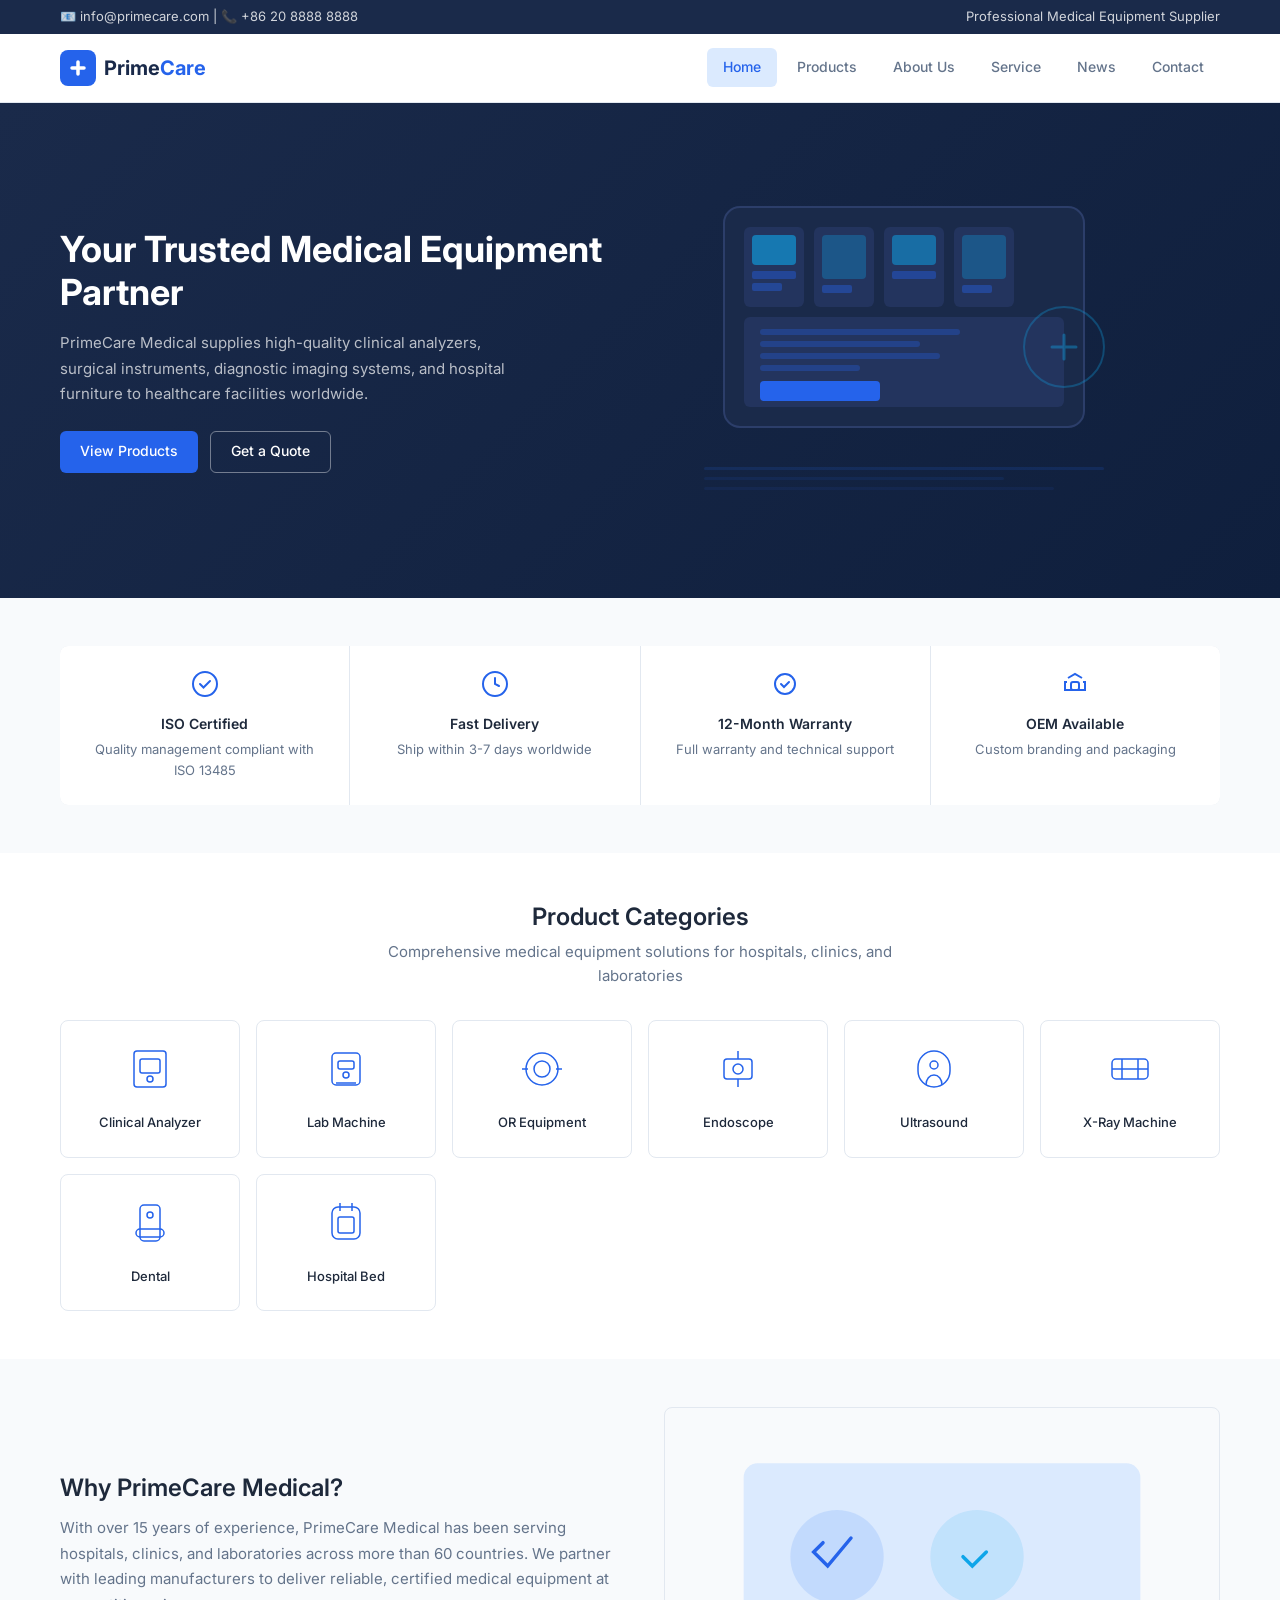
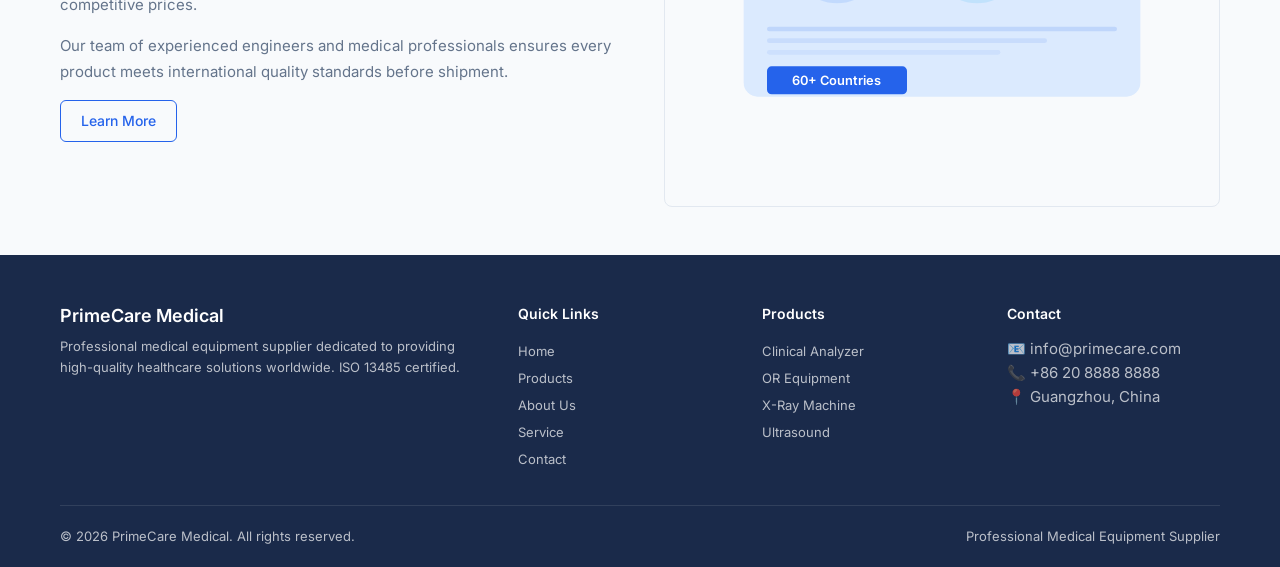
==== commit 353b40a5: "PrimeCare Medical website - medical equipment supplier" ====
--- a/index.html
+++ b/index.html
@@ -1,477 +1,228 @@
 <!DOCTYPE html>
-<html lang="zh-CN">
+<html lang="en">
 <head>
   <meta charset="UTF-8">
   <meta name="viewport" content="width=device-width, initial-scale=1.0">
-  <meta name="description" content="Luma — 智能桌面照明伴侣。自适应光线、无线充电、专注计时，为你的桌面而生。">
-  <title>Luma — 智能桌面照明伴侣</title>
+  <meta name="description" content="PrimeCare Medical — Professional medical equipment supplier. Clinical analyzers, surgical instruments, diagnostic machines, and hospital equipment.">
+  <title>PrimeCare Medical — Medical Equipment Supplier</title>
   <link rel="stylesheet" href="css/style.css">
-  <link rel="icon" type="image/svg+xml" href="data:image/svg+xml,%3Csvg xmlns='http://www.w3.org/2000/svg' viewBox='0 0 32 32'%3E%3Ccircle cx='16' cy='16' r='14' fill='oklch(0.7 0.14 55)'/%3E%3C/svg%3E">
+  <link rel="icon" href="data:image/svg+xml,%3Csvg xmlns='http://www.w3.org/2000/svg' viewBox='0 0 32 32'%3E%3Crect width='32' height='32' rx='6' fill='%232563eb'/%3E%3Cpath d='M10 16h12M16 10v12' stroke='white' stroke-width='3'/%3E%3C/svg%3E">
 </head>
 <body>
 
-<!-- ==================== Navigation ==================== -->
-<nav class="nav" role="navigation" aria-label="主导航">
+<!-- Top Bar -->
+<div class="topbar">
+  <div class="container">
+    <span>📧 info@primecare.com | 📞 +86 20 8888 8888</span>
+    <span>Professional Medical Equipment Supplier</span>
+  </div>
+</div>
+
+<!-- Navigation -->
+<nav class="nav">
   <div class="container">
     <a href="index.html" class="nav-logo">
-      <span class="nav-logo-dot"></span>
-      Luma
+      <svg width="36" height="36" viewBox="0 0 36 36" fill="none"><rect width="36" height="36" rx="8" fill="#2563eb"/><path d="M12 18h12M18 12v12" stroke="white" stroke-width="3.5" stroke-linecap="round"/></svg>
+      <span class="nav-logo-text">Prime<span>Care</span></span>
     </a>
-    <button class="nav-toggle" aria-label="打开菜单" aria-expanded="false">
-      <svg viewBox="0 0 24 24" fill="none" stroke="currentColor" stroke-width="2">
-        <path d="M3 6h18M3 12h18M3 18h18"/>
-      </svg>
+    <button class="nav-toggle" aria-label="Menu">
+      <svg width="24" height="24" viewBox="0 0 24 24" fill="none" stroke="#1e293b" stroke-width="2"><path d="M3 6h18M3 12h18M3 18h18"/></svg>
     </button>
     <ul class="nav-links">
-      <li><a href="index.html">首页</a></li>
-      <li><a href="product.html">产品</a></li>
-      <li><a href="about.html">关于</a></li>
-      <li><a href="contact.html">联系</a></li>
-      <li><a href="contact.html" class="btn btn-primary">预购</a></li>
+      <li><a href="index.html">Home</a></li>
+      <li><a href="products.html">Products</a></li>
+      <li><a href="about.html">About Us</a></li>
+      <li><a href="service.html">Service</a></li>
+      <li><a href="news.html">News</a></li>
+      <li><a href="contact.html">Contact</a></li>
     </ul>
   </div>
 </nav>
 
-<!-- ==================== Hero ==================== -->
+<!-- Hero -->
 <section class="hero">
   <div class="container">
-    <div class="hero-content reveal">
-      <span class="label">全新发布</span>
-      <h1>Light that <br>thinks.</h1>
-      <p>Luma 是一款智能桌面照明伴侣。自适应光线算法、无线充电、专注计时，融入每一处设计细节。</p>
+    <div>
+      <h1>Your Trusted Medical Equipment Partner</h1>
+      <p>PrimeCare Medical supplies high-quality clinical analyzers, surgical instruments, diagnostic imaging systems, and hospital furniture to healthcare facilities worldwide.</p>
       <div class="hero-actions">
-        <a href="product.html" class="btn btn-primary btn-lg">探索产品</a>
-        <a href="#features" class="btn btn-secondary btn-lg">了解更多</a>
-      </div>
-    </div>
-
-    <div class="hero-visual reveal reveal-delay-2">
-      <div class="lamp-container">
-        <svg viewBox="0 0 400 500" fill="none" xmlns="http://www.w3.org/2000/svg" style="width:100%;height:100%;">
-          <!-- Light glow (behind lamp) -->
-          <defs>
-            <radialGradient id="glowGrad" cx="50%" cy="75%" r="50%">
-              <stop offset="0%" stop-color="oklch(0.85 0.12 55 / 0.35)"/>
-              <stop offset="40%" stop-color="oklch(0.85 0.12 55 / 0.12)"/>
-              <stop offset="100%" stop-color="oklch(0.85 0.12 55 / 0)"/>
-            </radialGradient>
-            <radialGradient id="lightCone" cx="50%" cy="0%" r="80%">
-              <stop offset="0%" stop-color="oklch(0.9 0.08 55 / 0.2)"/>
-              <stop offset="100%" stop-color="oklch(0.9 0.08 55 / 0)"/>
-            </radialGradient>
-            <linearGradient id="armGrad" x1="0" y1="0" x2="0" y2="1">
-              <stop offset="0%" stop-color="oklch(0.35 0.01 50)"/>
-              <stop offset="100%" stop-color="oklch(0.25 0.01 50)"/>
-            </linearGradient>
-            <linearGradient id="headGrad" x1="0" y1="0" x2="0" y2="1">
-              <stop offset="0%" stop-color="oklch(0.9 0.005 75)"/>
-              <stop offset="100%" stop-color="oklch(0.8 0.008 70)"/>
-            </linearGradient>
-            <filter id="glowFilter">
-              <feGaussianBlur stdDeviation="8" result="blur"/>
-              <feMerge><feMergeNode in="blur"/><feMergeNode in="SourceGraphic"/></feMerge>
-            </filter>
-            <filter id="softGlow">
-              <feGaussianBlur stdDeviation="4"/>
-            </filter>
-          </defs>
-
-          <!-- Light cone -->
-          <path d="M200 260 L120 490 L280 490 Z" fill="url(#lightCone)" opacity="0.8">
-            <animate attributeName="opacity" values="0.8;0.5;0.8" dur="4s" repeatCount="indefinite"/>
-          </path>
-
-          <!-- Ambient glow -->
-          <ellipse cx="200" cy="400" rx="160" ry="120" fill="url(#glowGrad)" class="lamp-glow"/>
-
-          <!-- Base plate -->
-          <ellipse cx="200" cy="470" rx="75" ry="18" fill="oklch(0.2 0.01 50)" stroke="oklch(0.3 0.01 50)" stroke-width="1"/>
-          <ellipse cx="200" cy="467" rx="65" ry="14" fill="oklch(0.25 0.01 50)"/>
-
-          <!-- Base body -->
-          <rect x="185" y="450" width="30" height="18" rx="3" fill="oklch(0.22 0.01 50)"/>
-
-          <!-- Wireless charging indicator -->
-          <circle cx="200" cy="460" r="4" fill="oklch(0.6 0.12 140)" opacity="0.8"/>
-
-          <!-- Lower arm -->
-          <rect x="196" y="320" width="8" height="132" rx="4" fill="url(#armGrad)"/>
-
-          <!-- Joint -->
-          <circle cx="200" cy="318" r="7" fill="oklch(0.3 0.01 50)" stroke="oklch(0.4 0.01 50)" stroke-width="1.5"/>
-
-          <!-- Upper arm -->
-          <rect x="196" y="220" width="8" height="100" rx="4" fill="url(#armGrad)" transform="rotate(15 200 220)"/>
-
-          <!-- Upper joint -->
-          <circle cx="206" cy="215" r="6" fill="oklch(0.3 0.01 50)" stroke="oklch(0.4 0.01 50)" stroke-width="1.5"/>
-
-          <!-- Lamp head body -->
-          <path d="M170 215 Q170 180 195 175 L215 175 Q240 180 240 215 L235 230 Q220 240 200 240 Q185 240 175 230 Z" fill="url(#headGrad)" stroke="oklch(0.75 0.008 70)" stroke-width="1.5"/>
-
-          <!-- Light source (LED panel) -->
-          <rect x="182" y="232" width="36" height="6" rx="3" fill="oklch(0.9 0.1 55)">
-            <animate attributeName="opacity" values="1;0.7;1" dur="3s" repeatCount="indefinite"/>
-          </rect>
-
-          <!-- Light glow on surface -->
-          <ellipse cx="200" cy="490" rx="100" ry="8" fill="oklch(0.85 0.08 55 / 0.3)">
-            <animate attributeName="opacity" values="0.3;0.15;0.3" dur="4s" repeatCount="indefinite"/>
-          </ellipse>
-
-          <!-- Power button -->
-          <circle cx="200" cy="445" r="5" fill="oklch(0.18 0.01 50)" stroke="oklch(0.35 0.01 50)" stroke-width="1"/>
-          <circle cx="200" cy="445" r="2" fill="oklch(0.7 0.14 55)">
-            <animate attributeName="opacity" values="1;0.4;1" dur="2s" repeatCount="indefinite"/>
-          </circle>
+        <a href="products.html" class="btn btn-primary">View Products</a>
+        <a href="contact.html" class="btn btn-outline" style="border-color:rgba(255,255,255,0.4);color:white;">Get a Quote</a>
+      </div>
+    </div>
+    <div>
+      <svg viewBox="0 0 480 360" fill="none" style="width:100%;max-width:480px;">
+        <rect x="60" y="40" width="360" height="220" rx="16" fill="#1a2a4a" stroke="#2c3e6a" stroke-width="2"/>
+        <rect x="80" y="60" width="60" height="80" rx="6" fill="#23345e"/>
+        <rect x="88" y="68" width="44" height="30" rx="4" fill="#0ea5e9" opacity="0.6"/>
+        <rect x="88" y="104" width="44" height="8" rx="2" fill="#2563eb" opacity="0.4"/>
+        <rect x="88" y="116" width="30" height="8" rx="2" fill="#2563eb" opacity="0.4"/>
+        <rect x="150" y="60" width="60" height="80" rx="6" fill="#23345e"/>
+        <rect x="158" y="68" width="44" height="44" rx="4" fill="#0ea5e9" opacity="0.3"/>
+        <rect x="158" y="118" width="30" height="8" rx="2" fill="#2563eb" opacity="0.4"/>
+        <rect x="220" y="60" width="60" height="80" rx="6" fill="#23345e"/>
+        <rect x="228" y="68" width="44" height="30" rx="4" fill="#0ea5e9" opacity="0.5"/>
+        <rect x="228" y="104" width="44" height="8" rx="2" fill="#2563eb" opacity="0.4"/>
+        <rect x="290" y="60" width="60" height="80" rx="6" fill="#23345e"/>
+        <rect x="298" y="68" width="44" height="44" rx="4" fill="#0ea5e9" opacity="0.3"/>
+        <rect x="298" y="118" width="30" height="8" rx="2" fill="#2563eb" opacity="0.4"/>
+        <rect x="80" y="150" width="320" height="90" rx="6" fill="#23345e"/>
+        <rect x="96" y="162" width="200" height="6" rx="3" fill="#2563eb" opacity="0.3"/>
+        <rect x="96" y="174" width="160" height="6" rx="3" fill="#2563eb" opacity="0.3"/>
+        <rect x="96" y="186" width="180" height="6" rx="3" fill="#2563eb" opacity="0.3"/>
+        <rect x="96" y="198" width="100" height="6" rx="3" fill="#2563eb" opacity="0.3"/>
+        <rect x="96" y="214" width="120" height="20" rx="4" fill="#2563eb"/>
+        <!-- Medical cross -->
+        <circle cx="400" cy="180" r="40" fill="none" stroke="#0ea5e9" stroke-width="2" opacity="0.3"/>
+        <path d="M388 180h24M400 168v24" stroke="#0ea5e9" stroke-width="3" stroke-linecap="round" opacity="0.4"/>
+        <!-- Bottom bar -->
+        <rect x="40" y="300" width="400" height="3" rx="1.5" fill="#2563eb" opacity="0.15"/>
+        <rect x="40" y="310" width="300" height="3" rx="1.5" fill="#2563eb" opacity="0.1"/>
+        <rect x="40" y="320" width="350" height="3" rx="1.5" fill="#2563eb" opacity="0.08"/>
+      </svg>
+    </div>
+  </div>
+</section>
+
+<!-- Features -->
+<section class="section section-alt">
+  <div class="container">
+    <div class="features">
+      <div class="feature-item">
+        <svg width="28" height="28" viewBox="0 0 28 28" fill="none" style="margin:0 auto 0.5rem;color:var(--blue);"><circle cx="14" cy="14" r="12" stroke="currentColor" stroke-width="2"/><path d="M9 14l3.5 3.5L19 11" stroke="currentColor" stroke-width="2" stroke-linecap="round"/></svg>
+        <h4>ISO Certified</h4>
+        <p>Quality management compliant with ISO 13485</p>
+      </div>
+      <div class="feature-item">
+        <svg width="28" height="28" viewBox="0 0 28 28" fill="none" style="margin:0 auto 0.5rem;color:var(--blue);"><circle cx="14" cy="14" r="12" stroke="currentColor" stroke-width="2"/><path d="M14 8v6l4 2" stroke="currentColor" stroke-width="2" stroke-linecap="round"/></svg>
+        <h4>Fast Delivery</h4>
+        <p>Ship within 3-7 days worldwide</p>
+      </div>
+      <div class="feature-item">
+        <svg width="28" height="28" viewBox="0 0 28 28" fill="none" style="margin:0 auto 0.5rem;color:var(--blue);"><path d="M14 4a10 10 0 110 20 10 10 0 010-20z" stroke="currentColor" stroke-width="2"/><path d="M10 14l3 3 5-5" stroke="currentColor" stroke-width="2" stroke-linecap="round"/></svg>
+        <h4>12-Month Warranty</h4>
+        <p>Full warranty and technical support</p>
+      </div>
+      <div class="feature-item">
+        <svg width="28" height="28" viewBox="0 0 28 28" fill="none" style="margin:0 auto 0.5rem;color:var(--blue);"><path d="M22 12h2v8H4v-8h2" stroke="currentColor" stroke-width="2"/><path d="M7 8l7-4 7 4" stroke="currentColor" stroke-width="2"/><rect x="10" y="12" width="8" height="8" rx="2" stroke="currentColor" stroke-width="2"/></svg>
+        <h4>OEM Available</h4>
+        <p>Custom branding and packaging</p>
+      </div>
+    </div>
+  </div>
+</section>
+
+<!-- Categories -->
+<section class="section">
+  <div class="container">
+    <div class="section-title">
+      <h2>Product Categories</h2>
+      <p>Comprehensive medical equipment solutions for hospitals, clinics, and laboratories</p>
+    </div>
+    <div class="cat-grid">
+      <a href="products.html?cat=1" class="cat-card">
+        <svg class="cat-card-icon" viewBox="0 0 48 48" fill="none" stroke="currentColor" stroke-width="1.5"><rect x="8" y="6" width="32" height="36" rx="3"/><rect x="14" y="14" width="20" height="14" rx="2"/><circle cx="24" cy="34" r="3"/></svg>
+        <h4>Clinical Analyzer</h4>
+      </a>
+      <a href="products.html?cat=2" class="cat-card">
+        <svg class="cat-card-icon" viewBox="0 0 48 48" fill="none" stroke="currentColor" stroke-width="1.5"><rect x="10" y="8" width="28" height="32" rx="4"/><rect x="16" y="16" width="16" height="8" rx="2"/><circle cx="24" cy="30" r="3"/><line x1="14" y1="38" x2="34" y2="38"/></svg>
+        <h4>Lab Machine</h4>
+      </a>
+      <a href="products.html?cat=3" class="cat-card">
+        <svg class="cat-card-icon" viewBox="0 0 48 48" fill="none" stroke="currentColor" stroke-width="1.5"><circle cx="24" cy="24" r="16"/><circle cx="24" cy="24" r="8"/><line x1="4" y1="24" x2="10" y2="24"/><line x1="38" y1="24" x2="44" y2="24"/></svg>
+        <h4>OR Equipment</h4>
+      </a>
+      <a href="products.html?cat=4" class="cat-card">
+        <svg class="cat-card-icon" viewBox="0 0 48 48" fill="none" stroke="currentColor" stroke-width="1.5"><rect x="10" y="14" width="28" height="20" rx="3"/><path d="M24 6v8M24 34v8"/><circle cx="24" cy="24" r="5"/></svg>
+        <h4>Endoscope</h4>
+      </a>
+      <a href="products.html?cat=5" class="cat-card">
+        <svg class="cat-card-icon" viewBox="0 0 48 48" fill="none" stroke="currentColor" stroke-width="1.5"><circle cx="24" cy="20" r="4"/><path d="M16 40c0-6 3.6-10 8-10s8 4 8 10"/><rect x="8" y="6" width="32" height="36" rx="16"/></svg>
+        <h4>Ultrasound</h4>
+      </a>
+      <a href="products.html?cat=6" class="cat-card">
+        <svg class="cat-card-icon" viewBox="0 0 48 48" fill="none" stroke="currentColor" stroke-width="1.5"><rect x="6" y="14" width="36" height="20" rx="4"/><line x1="16" y1="14" x2="16" y2="34"/><line x1="32" y1="14" x2="32" y2="34"/><line x1="6" y1="24" x2="42" y2="24"/></svg>
+        <h4>X-Ray Machine</h4>
+      </a>
+      <a href="products.html?cat=7" class="cat-card">
+        <svg class="cat-card-icon" viewBox="0 0 48 48" fill="none" stroke="currentColor" stroke-width="1.5"><rect x="14" y="6" width="20" height="36" rx="4"/><rect x="10" y="30" width="28" height="8" rx="4"/><circle cx="24" cy="16" r="3"/></svg>
+        <h4>Dental</h4>
+      </a>
+      <a href="products.html?cat=8" class="cat-card">
+        <svg class="cat-card-icon" viewBox="0 0 48 48" fill="none" stroke="currentColor" stroke-width="1.5"><rect x="10" y="8" width="28" height="32" rx="6"/><line x1="18" y1="4" x2="18" y2="12"/><line x1="30" y1="4" x2="30" y2="12"/><rect x="16" y="18" width="16" height="16" rx="2"/></svg>
+        <h4>Hospital Bed</h4>
+      </a>
+    </div>
+  </div>
+</section>
+
+<!-- About Preview -->
+<section class="section section-alt">
+  <div class="container">
+    <div class="about-preview">
+      <div>
+        <h2>Why PrimeCare Medical?</h2>
+        <p>With over 15 years of experience, PrimeCare Medical has been serving hospitals, clinics, and laboratories across more than 60 countries. We partner with leading manufacturers to deliver reliable, certified medical equipment at competitive prices.</p>
+        <p>Our team of experienced engineers and medical professionals ensures every product meets international quality standards before shipment.</p>
+        <a href="about.html" class="btn btn-outline">Learn More</a>
+      </div>
+      <div style="background:var(--bg-alt);border-radius:var(--radius-md);padding:2rem;border:1px solid var(--border);">
+        <svg viewBox="0 0 420 280" fill="none" style="width:100%;">
+          <rect x="40" y="20" width="340" height="200" rx="12" fill="#dbeafe"/>
+          <circle cx="120" cy="100" r="40" fill="#3b82f6" opacity="0.15"/>
+          <path d="M108 88l-8 8 12 12 20-24" stroke="#2563eb" stroke-width="3" stroke-linecap="round"/>
+          <circle cx="240" cy="100" r="40" fill="#0ea5e9" opacity="0.12"/>
+          <path d="M228 100l8 8 12-12" stroke="#0ea5e9" stroke-width="3" stroke-linecap="round"/>
+          <rect x="60" y="160" width="300" height="4" rx="2" fill="#2563eb" opacity="0.15"/>
+          <rect x="60" y="170" width="240" height="4" rx="2" fill="#2563eb" opacity="0.1"/>
+          <rect x="60" y="180" width="200" height="4" rx="2" fill="#2563eb" opacity="0.08"/>
+          <rect x="60" y="194" width="120" height="24" rx="4" fill="#2563eb"/>
+          <text x="120" y="210" text-anchor="middle" fill="white" font-size="11" font-weight="600" font-family="Inter">60+ Countries</text>
         </svg>
       </div>
     </div>
   </div>
 </section>
 
-<!-- ==================== Feature Strip ==================== -->
-<section class="section" id="features" style="padding-top:0;">
-  <div class="container">
-    <div class="feature-strip reveal">
-      <div class="feature-strip-item">
-        <div class="feature-strip-icon">
-          <svg viewBox="0 0 24 24" fill="none" stroke="currentColor" stroke-width="2" stroke-linecap="round" stroke-linejoin="round">
-            <circle cx="12" cy="12" r="5"/>
-            <path d="M12 1v2M12 21v2M4.22 4.22l1.42 1.42M18.36 18.36l1.42 1.42M1 12h2M21 12h2M4.22 19.78l1.42-1.42M18.36 5.64l1.42-1.42"/>
-          </svg>
-        </div>
-        <h3>自适应光线</h3>
-        <p>内置环境光传感器，根据时间与活动自动调节色温与亮度</p>
-      </div>
-      <div class="feature-strip-item">
-        <div class="feature-strip-icon">
-          <svg viewBox="0 0 24 24" fill="none" stroke="currentColor" stroke-width="2" stroke-linecap="round" stroke-linejoin="round">
-            <path d="M5 18H3a2 2 0 01-2-2V6a2 2 0 012-2h14a2 2 0 012 2v2"/>
-            <path d="M9 18h6"/>
-            <path d="M19 14l-7-4v8l7-4z"/>
-          </svg>
-        </div>
-        <h3>无线充电</h3>
-        <p>底座集成 Qi 快充，手机随放随充，桌面不再有线的束缚</p>
-      </div>
-      <div class="feature-strip-item">
-        <div class="feature-strip-icon">
-          <svg viewBox="0 0 24 24" fill="none" stroke="currentColor" stroke-width="2" stroke-linecap="round" stroke-linejoin="round">
-            <circle cx="12" cy="12" r="10"/>
-            <path d="M12 6v6l4 2"/>
-          </svg>
-        </div>
-        <h3>专注计时</h3>
-        <p>内置番茄钟与专注模式，灯光随工作节奏自然切换</p>
-      </div>
-    </div>
-  </div>
-</section>
-
-<!-- ==================== Showcase: Design ==================== -->
-<section class="section">
-  <div class="container">
-    <div class="showcase-grid reveal">
-      <div class="showcase-visual">
-        <svg viewBox="0 0 400 300" fill="none" xmlns="http://www.w3.org/2000/svg" style="width:85%;height:85%;">
-          <defs>
-            <linearGradient id="deskGrad" x1="0" y1="0" x2="0" y2="1">
-              <stop offset="0%" stop-color="oklch(0.95 0.005 70)"/>
-              <stop offset="100%" stop-color="oklch(0.9 0.008 65)"/>
-            </linearGradient>
-            <radialGradient id="ambient" cx="50%" cy="30%" r="60%">
-              <stop offset="0%" stop-color="oklch(0.85 0.08 55 / 0.15)"/>
-              <stop offset="100%" stop-color="oklch(0 0 0 / 0)"/>
-            </radialGradient>
-          </defs>
-
-          <!-- Desk surface -->
-          <rect x="20" y="200" width="360" height="8" rx="4" fill="oklch(0.65 0.02 55)"/>
-
-          <!-- Ambient light on desk -->
-          <ellipse cx="200" cy="200" rx="120" ry="30" fill="oklch(0.85 0.08 55 / 0.2)">
-            <animate attributeName="opacity" values="0.2;0.1;0.2" dur="4s" repeatCount="indefinite"/>
-          </ellipse>
-
-          <!-- Lamp (simplified side view) -->
-          <!-- Base -->
-          <rect x="160" y="185" width="50" height="15" rx="5" fill="oklch(0.25 0.01 50)"/>
-          <!-- Arm -->
-          <path d="M185 185 L170 130 L220 90 L225 95 L175 135 L190 185" fill="oklch(0.3 0.01 50)"/>
-          <!-- Head -->
-          <path d="M200 85 L250 70 Q260 68 265 75 L265 95 Q260 100 250 98 L200 90 Z" fill="oklch(0.85 0.008 70)" stroke="oklch(0.75 0.008 70)" stroke-width="1"/>
-          <!-- Light beam -->
-          <path d="M210 95 L170 200 L270 200 Z" fill="oklch(0.9 0.08 55 / 0.08)"/>
-
-          <!-- Small plant -->
-          <ellipse cx="320" cy="205" rx="18" ry="10" fill="oklch(0.5 0.08 140)"/>
-          <rect x="315" y="195" width="10" height="12" rx="3" fill="oklch(0.4 0.1 130)"/>
-
-          <!-- Notebook -->
-          <rect x="70" y="170" width="70" height="30" rx="3" fill="oklch(0.9 0.005 70)" transform="rotate(-5 105 185)"/>
-          <rect x="75" y="175" width="55" height="2" rx="1" fill="oklch(0.7 0.01 60)" transform="rotate(-5 102 176)"/>
-          <rect x="75" y="180" width="40" height="2" rx="1" fill="oklch(0.7 0.01 60)" transform="rotate(-5 95 181)"/>
-
-          <!-- Phone charging -->
-          <rect x="100" y="140" width="40" height="60" rx="6" fill="oklch(0.2 0.01 50)" transform="rotate(15 120 170)"/>
-
-          <!-- Coffee mug -->
-          <rect x="300" y="165" width="14" height="25" rx="3" fill="oklch(0.85 0.01 50)"/>
-          <path d="M314 172 Q322 172 322 180 Q322 188 314 188" fill="none" stroke="oklch(0.85 0.01 50)" stroke-width="2"/>
-          <ellipse cx="307" cy="165" rx="7" ry="3" fill="oklch(0.2 0.01 40)"/>
-
-          <!-- Warm ambient glow -->
-          <ellipse cx="200" cy="100" rx="180" ry="120" fill="url(#ambient)"/>
-        </svg>
-      </div>
-      <div class="showcase-text">
-        <span class="label">设计哲学</span>
-        <h2>为你的桌面而生</h2>
-        <p>Luma 的设计从桌面场景出发。每一处曲线、每一个材质选择，都在回应一个核心问题：如何让光更好地服务你。</p>
-        <ul class="showcase-list">
-          <li>
-            <svg viewBox="0 0 24 24" fill="none" stroke="currentColor" stroke-width="2"><path d="M20 6L9 17l-5-5"/></svg>
-            航空级铝合金灯臂，精密加工的哑光质感
-          </li>
-          <li>
-            <svg viewBox="0 0 24 24" fill="none" stroke="currentColor" stroke-width="2"><path d="M20 6L9 17l-5-5"/></svg>
-            Ra &gt; 95 高显色指数，还原真实色彩
-          </li>
-          <li>
-            <svg viewBox="0 0 24 24" fill="none" stroke="currentColor" stroke-width="2"><path d="M20 6L9 17l-5-5"/></svg>
-            无频闪调光，通过 TÜV 护眼认证
-          </li>
-        </ul>
-      </div>
-    </div>
-  </div>
-</section>
-
-<!-- ==================== Showcase: Tech ==================== -->
-<section class="section section-alt">
-  <div class="container">
-    <div class="showcase-grid reverse reveal">
-      <div class="showcase-visual">
-        <svg viewBox="0 0 400 300" fill="none" xmlns="http://www.w3.org/2000/svg" style="width:85%;height:85%;">
-          <defs>
-            <radialGradient id="sensorGrad1" cx="50%" cy="50%" r="50%">
-              <stop offset="0%" stop-color="oklch(0.7 0.14 55 / 0.3)"/>
-              <stop offset="100%" stop-color="oklch(0.7 0.14 55 / 0)"/>
-            </radialGradient>
-            <radialGradient id="sensorGrad2" cx="50%" cy="50%" r="50%">
-              <stop offset="0%" stop-color="oklch(0.55 0.08 240 / 0.3)"/>
-              <stop offset="100%" stop-color="oklch(0.55 0.08 240 / 0)"/>
-            </radialGradient>
-          </defs>
-
-          <!-- Ambient sensor visualization -->
-          <circle cx="200" cy="120" r="100" fill="url(#sensorGrad1)">
-            <animate attributeName="r" values="100;110;100" dur="3s" repeatCount="indefinite"/>
-          </circle>
-
-          <!-- Data rings -->
-          <circle cx="200" cy="120" r="80" fill="none" stroke="oklch(0.7 0.14 55 / 0.12)" stroke-width="1.5" stroke-dasharray="4 4">
-            <animateTransform attributeName="transform" type="rotate" from="0 200 120" to="360 200 120" dur="20s" repeatCount="indefinite"/>
-          </circle>
-          <circle cx="200" cy="120" r="60" fill="none" stroke="oklch(0.7 0.14 55 / 0.2)" stroke-width="1" stroke-dasharray="3 6">
-            <animateTransform attributeName="transform" type="rotate" from="360 200 120" to="0 200 120" dur="15s" repeatCount="indefinite"/>
-          </circle>
-
-          <!-- Center sensor -->
-          <circle cx="200" cy="120" r="12" fill="oklch(0.35 0.01 50)"/>
-          <circle cx="200" cy="120" r="6" fill="oklch(0.7 0.14 55)">
-            <animate attributeName="opacity" values="1;0.5;1" dur="2s" repeatCount="indefinite"/>
-          </circle>
-
-          <!-- Flow lines from sensor -->
-          <path d="M200 132 L200 200" stroke="oklch(0.7 0.14 55 / 0.15)" stroke-width="1.5" stroke-dasharray="5 5">
-            <animate attributeName="stroke-dashoffset" values="0;-30" dur="2s" repeatCount="indefinite"/>
-          </path>
-          <path d="M220 130 L260 180" stroke="oklch(0.55 0.08 240 / 0.12)" stroke-width="1" stroke-dasharray="4 6">
-            <animate attributeName="stroke-dashoffset" values="0;-30" dur="2.5s" repeatCount="indefinite"/>
-          </path>
-          <path d="M180 130 L140 180" stroke="oklch(0.55 0.08 240 / 0.12)" stroke-width="1" stroke-dasharray="4 6">
-            <animate attributeName="stroke-dashoffset" values="0;-30" dur="2em" repeatCount="indefinite"/>
-          </path>
-
-          <!-- Labels -->
-          <rect x="145" y="218" width="110" height="24" rx="12" fill="oklch(0.97 0.006 78)" stroke="oklch(0.9 0.005 75)" stroke-width="1"/>
-          <text x="200" y="234" text-anchor="middle" font-family="Sora, sans-serif" font-size="11" font-weight="600" fill="oklch(0.4 0.015 55)">环境光传感器</text>
-
-          <!-- Time/activity indicators -->
-          <g transform="translate(80, 40)">
-            <circle cx="0" cy="0" r="20" fill="none" stroke="oklch(0.55 0.08 240 / 0.15)" stroke-width="2"/>
-            <text x="0" y="4" text-anchor="middle" font-family="Sora, sans-serif" font-size="8" font-weight="600" fill="oklch(0.55 0.08 240)">07:00</text>
-          </g>
-
-          <g transform="translate(320, 40)">
-            <circle cx="0" cy="0" r="20" fill="none" stroke="oklch(0.7 0.14 55 / 0.15)" stroke-width="2"/>
-            <text x="0" y="4" text-anchor="middle" font-family="Sora, sans-serif" font-size="8" font-weight="600" fill="oklch(0.7 0.14 55)">22:00</text>
-          </g>
-
-          <!-- Color temperature spectrum -->
-          <rect x="90" y="270" width="220" height="4" rx="2" fill="url(#tempGrad)"/>
-          <defs>
-            <linearGradient id="tempGrad" x1="0" y1="0" x2="1" y2="0">
-              <stop offset="0%" stop-color="oklch(0.6 0.1 60)"/>
-              <stop offset="50%" stop-color="oklch(0.7 0.08 80)"/>
-              <stop offset="100%" stop-color="oklch(0.55 0.08 240)"/>
-            </linearGradient>
-          </defs>
-          <!-- Spectrum labels -->
-          <text x="90" y="284" font-family="Sora, sans-serif" font-size="7" font-weight="500" fill="oklch(0.6 0.01 60)">暖光</text>
-          <text x="295" y="284" text-anchor="end" font-family="Sora, sans-serif" font-size="7" font-weight="500" fill="oklch(0.6 0.01 60)">冷光</text>
-        </svg>
-      </div>
-      <div class="showcase-text">
-        <span class="label">核心技术</span>
-        <h2>光，因你而变</h2>
-        <p>Luma 内置高精度环境光传感器和自适应算法，全天候智能调节，让光线始终处于最佳状态。</p>
-        <ul class="showcase-list">
-          <li>
-            <svg viewBox="0 0 24 24" fill="none" stroke="currentColor" stroke-width="2"><path d="M20 6L9 17l-5-5"/></svg>
-            2700K–6500K 无级色温调节，匹配从清晨到深夜的节律
-          </li>
-          <li>
-            <svg viewBox="0 0 24 24" fill="none" stroke="currentColor" stroke-width="2"><path d="M20 6L9 17l-5-5"/></svg>
-            自适应亮度算法，始终比环境亮 30%，减少眼部疲劳
-          </li>
-          <li>
-            <svg viewBox="0 0 24 24" fill="none" stroke="currentColor" stroke-width="2"><path d="M20 6L9 17l-5-5"/></svg>
-            智能场景识别：阅读、工作、休息、专注，自动匹配光效
-          </li>
-        </ul>
-      </div>
-    </div>
-  </div>
-</section>
-
-<!-- ==================== Feature Grid ==================== -->
-<section class="section section-dark">
-  <div class="container">
-    <div class="section-title reveal">
-      <span class="label">亮点</span>
-      <h2>不止是一盏灯</h2>
-      <p>每一处细节，都为提升桌面体验而设计</p>
-    </div>
-    <div class="feature-grid reveal">
-      <div class="feature-card">
-        <div class="feature-card-icon">
-          <svg viewBox="0 0 24 24" fill="none" stroke="currentColor" stroke-width="2" stroke-linecap="round" stroke-linejoin="round">
-            <path d="M12 2L2 7l10 5 10-5-10-5z"/>
-            <path d="M2 17l10 5 10-5"/>
-            <path d="M2 12l10 5 10-5"/>
-          </svg>
-        </div>
-        <h3>精密灯体</h3>
-        <p>航空级铝合金与高密度 ABS 材质，CNC 精加工，哑光表面处理，触感温润。</p>
-      </div>
-      <div class="feature-card">
-        <div class="feature-card-icon">
-          <svg viewBox="0 0 24 24" fill="none" stroke="currentColor" stroke-width="2" stroke-linecap="round" stroke-linejoin="round">
-            <path d="M13 2L3 14h9l-1 8 10-12h-9l1-8z"/>
-          </svg>
-        </div>
-        <h3>快速充电</h3>
-        <p>底座支持 15W Qi 无线快充，手机随放随充，桌面整洁有序。</p>
-      </div>
-      <div class="feature-card">
-        <div class="feature-card-icon">
-          <svg viewBox="0 0 24 24" fill="none" stroke="currentColor" stroke-width="2" stroke-linecap="round" stroke-linejoin="round">
-            <path d="M12 20h9"/>
-            <path d="M16.5 3.5a2.121 2.121 0 013 3L7 19l-4 1 1-4L16.5 3.5z"/>
-          </svg>
-        </div>
-        <h3>专属 App</h3>
-        <p>通过 Luma App 自定义光效、设置专注时段、查看使用统计，一切尽在掌握。</p>
-      </div>
-      <div class="feature-card">
-        <div class="feature-card-icon">
-          <svg viewBox="0 0 24 24" fill="none" stroke="currentColor" stroke-width="2" stroke-linecap="round" stroke-linejoin="round">
-            <circle cx="12" cy="12" r="10"/>
-            <path d="M8 14s1.5 2 4 2 4-2 4-2"/>
-            <line x1="9" y1="9" x2="9.01" y2="9"/>
-            <line x1="15" y1="9" x2="15.01" y2="9"/>
-          </svg>
-        </div>
-        <h3>氛围光效</h3>
-        <p>1680 万色氛围灯带，支持自定义场景模式，为工作与休闲营造恰当氛围。</p>
-      </div>
-      <div class="feature-card">
-        <div class="feature-card-icon">
-          <svg viewBox="0 0 24 24" fill="none" stroke="currentColor" stroke-width="2" stroke-linecap="round" stroke-linejoin="round">
-            <polyline points="22 12 18 12 15 21 9 3 6 12 2 12"/>
-          </svg>
-        </div>
-        <h3>专注模式</h3>
-        <p>内置番茄钟，25 分钟专注 / 5 分钟休息。灯光与计时同步，形成工作节律。</p>
-      </div>
-      <div class="feature-card">
-        <div class="feature-card-icon">
-          <svg viewBox="0 0 24 24" fill="none" stroke="currentColor" stroke-width="2" stroke-linecap="round" stroke-linejoin="round">
-            <path d="M18 8A6 6 0 006 8c0 7-3 9-3 9h18s-3-2-3-9"/>
-            <path d="M13.73 21a2 2 0 01-3.46 0"/>
-          </svg>
-        </div>
-        <h3>超静音</h3>
-        <p>无风扇被动散热设计，运行噪音低于 18dB，专注时不被打扰。</p>
-      </div>
-    </div>
-  </div>
-</section>
-
-<!-- ==================== CTA ==================== -->
-<section class="cta-section reveal">
-  <div class="container">
-    <h2>准备好升级你的桌面了吗？</h2>
-    <p>Luma 首批限量预售中，预计 2026 年 9 月发货。</p>
-    <div class="cta-actions">
-      <a href="contact.html" class="btn btn-primary btn-lg">立即预购</a>
-      <a href="product.html" class="btn btn-secondary btn-lg">详细了解</a>
-    </div>
-  </div>
-</section>
-
-<!-- ==================== Footer ==================== -->
+<!-- Footer -->
 <footer class="footer">
   <div class="container">
     <div class="footer-grid">
       <div class="footer-brand">
-        <a href="index.html" class="nav-logo">
-          <span class="nav-logo-dot"></span>
-          Luma
-        </a>
-        <p>为你的桌面而生。智能照明，本该如此。</p>
+        <h3>PrimeCare Medical</h3>
+        <p>Professional medical equipment supplier dedicated to providing high-quality healthcare solutions worldwide. ISO 13485 certified.</p>
       </div>
       <div class="footer-col">
-        <h4>产品</h4>
+        <h4>Quick Links</h4>
         <ul>
-          <li><a href="product.html">产品详情</a></li>
-          <li><a href="product.html#specs">技术规格</a></li>
-          <li><a href="contact.html">预购</a></li>
+          <li><a href="index.html">Home</a></li>
+          <li><a href="products.html">Products</a></li>
+          <li><a href="about.html">About Us</a></li>
+          <li><a href="service.html">Service</a></li>
+          <li><a href="contact.html">Contact</a></li>
         </ul>
       </div>
       <div class="footer-col">
-        <h4>关于</h4>
+        <h4>Products</h4>
         <ul>
-          <li><a href="about.html">品牌故事</a></li>
-          <li><a href="about.html#values">设计理念</a></li>
-          <li><a href="contact.html">联系我们</a></li>
+          <li><a href="products.html?cat=1">Clinical Analyzer</a></li>
+          <li><a href="products.html?cat=3">OR Equipment</a></li>
+          <li><a href="products.html?cat=6">X-Ray Machine</a></li>
+          <li><a href="products.html?cat=5">Ultrasound</a></li>
         </ul>
       </div>
       <div class="footer-col">
-        <h4>支持</h4>
+        <h4>Contact</h4>
         <ul>
-          <li><a href="contact.html">帮助中心</a></li>
-          <li><a href="contact.html">售后服务</a></li>
-          <li><a href="contact.html">常见问题</a></li>
+          <li>📧 info@primecare.com</li>
+          <li>📞 +86 20 8888 8888</li>
+          <li>📍 Guangzhou, China</li>
         </ul>
       </div>
     </div>
     <div class="footer-bottom">
-      <span>&copy; 2026 Luma. All rights reserved.</span>
-      <span>Designed with intention.</span>
+      <span>&copy; 2026 PrimeCare Medical. All rights reserved.</span>
+      <span>Professional Medical Equipment Supplier</span>
     </div>
   </div>
 </footer>
--- a/css/style.css
+++ b/css/style.css
@@ -1,1074 +1,297 @@
 /* ============================================
-   Luma Design System — CSS
-   Geometric sans-serif, warm light theme
+   PrimeCare Medical — CSS
+   Professional medical equipment B2B website
    ============================================ */
 
 /* --- Fonts --- */
-@import url('https://fonts.googleapis.com/css2?family=Sora:wght@300;400;500;600;700;800&display=swap');
+@import url('https://fonts.googleapis.com/css2?family=Inter:wght@300;400;500;600;700;800&display=swap');
 
 /* --- Reset --- */
-*, *::before, *::after {
-  margin: 0;
-  padding: 0;
-  box-sizing: border-box;
-}
+*, *::before, *::after { margin:0; padding:0; box-sizing:border-box; }
 
 /* --- Custom Properties --- */
 :root {
-  /* Colors (OKLCH) */
-  --bg:          oklch(0.985 0.003 75);
-  --surface:     oklch(0.97 0.006 78);
-  --surface-alt: oklch(0.94 0.008 75);
-  --text-primary:   oklch(0.13 0.01 50);
-  --text-secondary: oklch(0.4 0.015 55);
-  --text-tertiary:  oklch(0.6 0.01 60);
-  --accent:       oklch(0.7 0.14 55);
-  --accent-soft:  oklch(0.85 0.07 60);
-  --accent-deep:  oklch(0.55 0.16 50);
-  --cool:        oklch(0.55 0.08 240);
-  --cool-soft:   oklch(0.75 0.05 230);
-  --border: oklch(0.9 0.005 75);
-  --glow:   oklch(0.85 0.12 55 / 0.15);
-
-  /* Shadows */
-  --shadow-sm: 0 1px 3px oklch(0 0 0 / 0.04);
-  --shadow-md: 0 4px 12px oklch(0 0 0 / 0.06);
-  --shadow-lg: 0 8px 30px oklch(0 0 0 / 0.08);
-  --shadow-glow: 0 0 40px var(--glow);
-
-  /* Typography */
-  --font-primary: 'Sora', system-ui, -apple-system, sans-serif;
-  --scale: 1.25;
-
-  /* Spacing */
-  --max-width: 1200px;
-  --section-py: clamp(4rem, 10vh, 8rem);
-
-  /* Radius */
-  --radius-sm: 8px;
-  --radius-md: 12px;
-  --radius-lg: 20px;
-  --radius-full: 999px;
-
-  /* Transitions */
-  --ease-out: cubic-bezier(0.16, 1, 0.3, 1);
-  --ease-out-quint: cubic-bezier(0.22, 1, 0.36, 1);
-  --duration-fast: 0.2s;
-  --duration-normal: 0.4s;
-  --duration-slow: 0.6s;
+  --navy:        #1a2a4a;
+  --navy-light:  #2c3e6a;
+  --blue:        #2563eb;
+  --blue-light:  #3b82f6;
+  --blue-soft:   #dbeafe;
+  --blue-bg:     #eff6ff;
+  --accent:      #0ea5e9;
+  --text:        #1e293b;
+  --text-light:  #64748b;
+  --text-lighter:#94a3b8;
+  --bg:          #ffffff;
+  --bg-alt:      #f8fafc;
+  --bg-card:     #ffffff;
+  --border:      #e2e8f0;
+  --border-light:#f1f5f9;
+  --white:       #ffffff;
+  --shadow-sm:   0 1px 2px rgba(0,0,0,0.05);
+  --shadow-md:   0 4px 12px rgba(0,0,0,0.08);
+  --shadow-lg:   0 8px 30px rgba(0,0,0,0.12);
+  --radius-sm:   6px;
+  --radius-md:   8px;
+  --radius-lg:   12px;
+  --max-width:   1200px;
+  --font:        'Inter', system-ui, -apple-system, sans-serif;
+  --transition:  0.2s ease;
 }
 
 /* --- Base --- */
-html {
-  scroll-behavior: smooth;
-  -webkit-font-smoothing: antialiased;
-  -moz-osx-font-smoothing: grayscale;
-}
-
+html { scroll-behavior: smooth; }
 body {
-  font-family: var(--font-primary);
-  font-size: clamp(1rem, 1.2vw, 1.125rem);
+  font-family: var(--font);
+  font-size: 15px;
   line-height: 1.6;
-  color: var(--text-primary);
+  color: var(--text);
   background: var(--bg);
-  overflow-x: hidden;
-}
-
-img {
-  max-width: 100%;
-  height: auto;
-  display: block;
-}
-
-a {
-  color: inherit;
-  text-decoration: none;
-}
-
-/* --- Container --- */
-.container {
-  width: 100%;
-  max-width: var(--max-width);
-  margin: 0 auto;
-  padding: 0 clamp(1.25rem, 3vw, 2.5rem);
-}
+}
+img { max-width:100%; height:auto; display:block; }
+a { color:inherit; text-decoration:none; }
+.container { max-width:var(--max-width); margin:0 auto; padding:0 20px; }
 
 /* --- Typography --- */
-h1, h2, h3, h4 {
-  font-weight: 600;
-  line-height: 1.2;
-  letter-spacing: -0.02em;
-}
-
-h1 {
-  font-size: clamp(2.5rem, 5vw, 4.5rem);
-  font-weight: 700;
-}
-
-h2 {
-  font-size: clamp(1.8rem, 3.5vw, 3rem);
-  font-weight: 600;
-}
-
-h3 {
-  font-size: clamp(1.3rem, 2.5vw, 1.8rem);
-  font-weight: 600;
-}
-
-.display-text {
-  font-size: clamp(3rem, 7vw, 6rem);
-  font-weight: 700;
-  letter-spacing: -0.03em;
-  line-height: 1.05;
-}
-
-.label {
-  font-size: 0.75rem;
-  font-weight: 500;
-  text-transform: uppercase;
-  letter-spacing: 0.08em;
-  color: var(--text-tertiary);
-}
-
-.section-title {
-  text-align: center;
-  margin-bottom: clamp(2rem, 4vw, 4rem);
-}
-
-.section-title .label {
-  display: block;
-  margin-bottom: 0.75rem;
-}
-
-.section-title h2 {
-  max-width: 700px;
-  margin: 0 auto;
-}
-
-.section-title p {
-  color: var(--text-secondary);
-  margin-top: 1rem;
-  max-width: 500px;
-  margin-left: auto;
-  margin-right: auto;
-}
+h1 { font-size: 2rem; font-weight:700; line-height:1.2; }
+h2 { font-size: 1.5rem; font-weight:600; line-height:1.3; }
+h3 { font-size: 1.125rem; font-weight:600; line-height:1.4; }
+h4 { font-size: 1rem; font-weight:600; }
+.page-title { margin-bottom: 1.5rem; padding-bottom: 0.75rem; border-bottom: 2px solid var(--blue); }
 
 /* --- Buttons --- */
 .btn {
-  display: inline-flex;
-  align-items: center;
-  gap: 0.5rem;
-  padding: 0.75rem 1.75rem;
-  border-radius: var(--radius-md);
-  font-family: var(--font-primary);
-  font-size: 0.875rem;
-  font-weight: 600;
-  border: 1.5px solid transparent;
-  cursor: pointer;
-  transition: all var(--duration-normal) var(--ease-out);
-  text-decoration: none;
-}
-
-.btn-primary {
-  background: var(--accent);
-  color: white;
-  box-shadow: var(--shadow-sm);
-}
-
-.btn-primary:hover {
-  background: var(--accent-deep);
-  box-shadow: var(--shadow-glow);
-  transform: translateY(-1px);
-}
-
-.btn-secondary {
-  background: transparent;
-  border-color: var(--border);
-  color: var(--text-primary);
-}
-
-.btn-secondary:hover {
-  border-color: var(--accent);
-  color: var(--accent);
-  background: var(--accent-soft);
-}
-
-.btn-ghost {
-  background: transparent;
-  color: var(--text-secondary);
-  padding: 0.75rem 1rem;
-}
-
-.btn-ghost:hover {
-  color: var(--text-primary);
-}
-
-.btn-lg {
-  padding: 1rem 2.25rem;
-  font-size: 1rem;
-}
+  display: inline-flex; align-items: center; gap: 0.4rem;
+  padding: 0.55rem 1.25rem; border-radius: var(--radius-sm);
+  font-family: var(--font); font-size: 0.875rem; font-weight: 500;
+  border: none; cursor: pointer; transition: all var(--transition);
+}
+.btn-primary { background: var(--blue); color: white; }
+.btn-primary:hover { background: var(--navy); }
+.btn-outline { background: transparent; border: 1.5px solid var(--blue); color: var(--blue); }
+.btn-outline:hover { background: var(--blue); color: white; }
+.btn-sm { padding: 0.35rem 0.9rem; font-size: 0.8125rem; }
+
+/* --- Top Bar --- */
+.topbar {
+  background: var(--navy); color: rgba(255,255,255,0.8);
+  font-size: 0.8125rem; padding: 0.4rem 0;
+}
+.topbar .container { display:flex; justify-content:space-between; align-items:center; }
+.topbar a { color: rgba(255,255,255,0.8); transition: color var(--transition); }
+.topbar a:hover { color: white; }
 
 /* --- Navigation --- */
 .nav {
-  position: fixed;
-  top: 0;
-  left: 0;
-  right: 0;
-  z-index: 100;
-  padding: 1.25rem 0;
-  transition: all var(--duration-normal) var(--ease-out);
-}
-
-.nav.scrolled {
-  background: oklch(0.985 0.003 75 / 0.85);
-  backdrop-filter: blur(12px);
-  -webkit-backdrop-filter: blur(12px);
-  padding: 0.75rem 0;
-  box-shadow: 0 1px 0 var(--border);
-}
-
-.nav .container {
-  display: flex;
-  align-items: center;
-  justify-content: space-between;
-}
-
-.nav-logo {
-  font-size: 1.25rem;
-  font-weight: 700;
-  letter-spacing: -0.02em;
-  display: flex;
-  align-items: center;
-  gap: 0.5rem;
-}
-
-.nav-logo-dot {
-  width: 8px;
-  height: 8px;
-  border-radius: 50%;
-  background: var(--accent);
-  display: inline-block;
-  animation: pulse-glow 3s ease-in-out infinite;
-}
-
-@keyframes pulse-glow {
-  0%, 100% { box-shadow: 0 0 6px var(--accent-soft); }
-  50% { box-shadow: 0 0 16px var(--accent); }
-}
-
-.nav-links {
-  display: flex;
-  align-items: center;
-  gap: 2rem;
-  list-style: none;
-}
-
+  background: var(--white); border-bottom: 1px solid var(--border);
+  position: sticky; top:0; z-index:100;
+}
+.nav .container { display:flex; align-items:center; justify-content:space-between; height: 68px; }
+.nav-logo { display:flex; align-items:center; gap:0.5rem; }
+.nav-logo img { height: 40px; }
+.nav-logo-text { font-size: 1.25rem; font-weight:700; color:var(--navy); }
+.nav-logo-text span { color:var(--blue); }
+.nav-links { display:flex; align-items:center; gap:0.25rem; list-style:none; }
 .nav-links a {
-  font-size: 0.875rem;
-  font-weight: 500;
-  color: var(--text-secondary);
-  transition: color var(--duration-fast) ease;
-  position: relative;
-}
-
-.nav-links a::after {
-  content: '';
-  position: absolute;
-  bottom: -2px;
-  left: 0;
-  width: 0;
-  height: 1.5px;
-  background: var(--accent);
-  transition: width var(--duration-normal) var(--ease-out);
-}
-
-.nav-links a:hover {
-  color: var(--text-primary);
-}
-
-.nav-links a:hover::after {
-  width: 100%;
-}
-
-.nav-links a.active {
-  color: var(--text-primary);
-}
-
-.nav-links a.active::after {
-  width: 100%;
-}
-
-.nav-toggle {
-  display: none;
-  background: none;
-  border: none;
-  cursor: pointer;
-  padding: 0.5rem;
-  color: var(--text-primary);
-}
-
-.nav-toggle svg {
-  width: 24px;
-  height: 24px;
-}
-
-/* --- Sections --- */
-.section {
-  padding: var(--section-py) 0;
-}
-
-.section-dark {
-  background: var(--surface);
-}
-
-.section-alt {
-  background: var(--surface-alt);
-}
-
-/* --- Hero --- */
+  display:block; padding:0.5rem 1rem; font-size:0.875rem; font-weight:500;
+  color:var(--text-light); border-radius:var(--radius-sm);
+  transition: all var(--transition);
+}
+.nav-links a:hover, .nav-links a.active { color:var(--blue); background:var(--blue-soft); }
+.nav-toggle { display:none; background:none; border:none; cursor:pointer; padding:0.5rem; }
+
+/* --- Page Banner --- */
+.banner {
+  background: linear-gradient(135deg, var(--navy) 0%, var(--navy-light) 100%);
+  color: white; padding: 2.5rem 0;
+}
+.banner h1 { font-size: 1.75rem; margin-bottom:0.5rem; }
+.banner p { color: rgba(255,255,255,0.75); font-size:0.9375rem; }
+
+/* --- Layout: Sidebar + Main --- */
+.page-layout { display:grid; grid-template-columns: 240px 1fr; gap:2rem; padding:2rem 0; align-items:start; }
+
+/* --- Sidebar --- */
+.sidebar { position:sticky; top:88px; }
+.sidebar-box { background:var(--bg-alt); border:1px solid var(--border); border-radius:var(--radius-md); overflow:hidden; }
+.sidebar-title {
+  background:var(--navy); color:white; padding:0.75rem 1rem;
+  font-size:0.875rem; font-weight:600; letter-spacing:0.02em;
+}
+.sidebar-list { list-style:none; }
+.sidebar-list a {
+  display:flex; align-items:center; justify-content:space-between;
+  padding:0.6rem 1rem; font-size:0.8125rem; color:var(--text-light);
+  border-bottom:1px solid var(--border-light);
+  transition: all var(--transition);
+}
+.sidebar-list a:hover, .sidebar-list a.active {
+  background:var(--blue-soft); color:var(--blue); font-weight:500;
+}
+.sidebar-list a::after { content:'›'; font-size:1rem; }
+
+/* --- Product Grid --- */
+.product-grid {
+  display:grid; grid-template-columns:repeat(auto-fill, minmax(180px, 1fr));
+  gap:1rem; margin-bottom:2rem;
+}
+.product-card {
+  background:var(--bg-card); border:1px solid var(--border);
+  border-radius:var(--radius-md); overflow:hidden;
+  transition: all var(--transition);
+}
+.product-card:hover { box-shadow:var(--shadow-md); border-color:var(--blue); }
+.product-img {
+  aspect-ratio:1; background:var(--bg-alt);
+  display:flex; align-items:center; justify-content:center;
+  padding:1.5rem; border-bottom:1px solid var(--border-light);
+}
+.product-img svg { width:80%; height:80%; }
+.product-info { padding:0.75rem; text-align:center; }
+.product-info h3 { font-size:0.8125rem; font-weight:500; line-height:1.4; }
+
+/* --- Pagination --- */
+.pagination { display:flex; justify-content:center; gap:0.25rem; margin-top:1.5rem; }
+.pagination a {
+  display:flex; align-items:center; justify-content:center;
+  width:36px; height:36px; border-radius:var(--radius-sm);
+  border:1px solid var(--border); font-size:0.8125rem; color:var(--text-light);
+  transition: all var(--transition);
+}
+.pagination a:hover, .pagination a.active { background:var(--blue); color:white; border-color:var(--blue); }
+
+/* --- Breadcrumb --- */
+.breadcrumb { display:flex; gap:0.5rem; font-size:0.8125rem; color:var(--text-lighter); margin-bottom:1rem; }
+.breadcrumb a { color:var(--text-light); }
+.breadcrumb a:hover { color:var(--blue); }
+
+/* --- Product Detail --- */
+.detail-grid { display:grid; grid-template-columns: 1fr 1fr; gap:2.5rem; }
+.detail-img {
+  background:var(--bg-alt); border:1px solid var(--border);
+  border-radius:var(--radius-md); aspect-ratio:1;
+  display:flex; align-items:center; justify-content:center; padding:3rem;
+}
+.detail-img svg { width:80%; height:80%; }
+.detail-right h1 { margin-bottom:0.75rem; }
+.detail-meta { display:flex; gap:1.5rem; margin-bottom:1rem; flex-wrap:wrap; }
+.detail-meta span { font-size:0.8125rem; color:var(--text-light); }
+.detail-meta strong { color:var(--text); font-weight:600; }
+.detail-desc { color:var(--text-light); line-height:1.7; margin-bottom:1.5rem; font-size:0.9375rem; }
+.detail-specs { width:100%; border-collapse:collapse; margin-bottom:1.5rem; }
+.detail-specs td { padding:0.5rem 0.75rem; font-size:0.8125rem; border-bottom:1px solid var(--border-light); }
+.detail-specs td:first-child { font-weight:600; color:var(--text); width:40%; }
+
+/* --- Hero Section --- */
 .hero {
-  min-height: 100vh;
-  display: flex;
-  align-items: center;
-  padding-top: 5rem;
-  position: relative;
-  overflow: hidden;
-}
-
-.hero .container {
-  display: grid;
-  grid-template-columns: 1fr 1fr;
-  gap: 4rem;
-  align-items: center;
-  min-height: calc(100vh - 5rem);
-}
-
-.hero-content {
-  max-width: 540px;
-}
-
-.hero-content .label {
-  display: inline-block;
-  margin-bottom: 1.25rem;
-  padding: 0.35rem 1rem;
-  border-radius: var(--radius-full);
-  background: var(--accent-soft);
-  color: var(--accent-deep);
-  font-weight: 600;
-}
-
-.hero-content h1 {
-  margin-bottom: 1.5rem;
-}
-
-.hero-content p {
-  font-size: 1.125rem;
-  color: var(--text-secondary);
-  margin-bottom: 2.5rem;
-  max-width: 440px;
-}
-
-.hero-actions {
-  display: flex;
-  gap: 1rem;
-  flex-wrap: wrap;
-}
-
-/* --- Hero Product Visual --- */
-.hero-visual {
-  display: flex;
-  align-items: center;
-  justify-content: center;
-  position: relative;
-}
-
-.lamp-container {
-  position: relative;
-  width: 100%;
-  max-width: 480px;
-  aspect-ratio: 3/4;
-  display: flex;
-  align-items: center;
-  justify-content: center;
-}
-
-/* SVG Lamp styles handled in inline SVG */
-
-/* --- Light Beam Animation --- */
-@keyframes light-wave {
-  0%, 100% { opacity: 0.6; }
-  50% { opacity: 1; }
-}
+  background: linear-gradient(135deg, var(--navy) 0%, #0f1f3d 100%);
+  color: white; padding: 4rem 0;
+}
+.hero .container { display:grid; grid-template-columns:1fr 1fr; gap:3rem; align-items:center; }
+.hero h1 { font-size:2.25rem; margin-bottom:1rem; }
+.hero p { color:rgba(255,255,255,0.7); margin-bottom:1.5rem; max-width:480px; line-height:1.7; }
+.hero-actions { display:flex; gap:0.75rem; flex-wrap:wrap; }
+
+/* --- Home Sections --- */
+.section { padding:3rem 0; }
+.section-alt { background:var(--bg-alt); }
+.section-title { text-align:center; margin-bottom:2rem; }
+.section-title h2 { margin-bottom:0.5rem; }
+.section-title p { color:var(--text-light); font-size:0.9375rem; max-width:560px; margin:0 auto; }
+
+/* --- Category Showcase --- */
+.cat-grid { display:grid; grid-template-columns:repeat(auto-fill, minmax(160px,1fr)); gap:1rem; }
+.cat-card {
+  text-align:center; padding:1.5rem 1rem;
+  background:var(--bg-card); border:1px solid var(--border);
+  border-radius:var(--radius-md); transition:all var(--transition);
+}
+.cat-card:hover { box-shadow:var(--shadow-md); border-color:var(--blue); }
+.cat-card-icon { width:48px; height:48px; margin:0 auto 0.75rem; color:var(--blue); }
+.cat-card h4 { font-size:0.8125rem; font-weight:500; }
 
 /* --- Feature Strip --- */
-.feature-strip {
-  display: grid;
-  grid-template-columns: repeat(3, 1fr);
-  gap: 0;
-  border: 1px solid var(--border);
-  border-radius: var(--radius-lg);
-  overflow: hidden;
-  background: var(--surface);
-}
-
-.feature-strip-item {
-  padding: 2.5rem 2rem;
-  text-align: center;
-  position: relative;
-}
-
-.feature-strip-item + .feature-strip-item {
-  border-left: 1px solid var(--border);
-}
-
-.feature-strip-icon {
-  width: 48px;
-  height: 48px;
-  margin: 0 auto 1rem;
-  border-radius: var(--radius-md);
-  background: var(--accent-soft);
-  display: flex;
-  align-items: center;
-  justify-content: center;
-}
-
-.feature-strip-icon svg {
-  width: 24px;
-  height: 24px;
-  color: var(--accent-deep);
-}
-
-.feature-strip-item h3 {
-  font-size: 1.125rem;
-  font-weight: 600;
-  margin-bottom: 0.5rem;
-}
-
-.feature-strip-item p {
-  font-size: 0.875rem;
-  color: var(--text-secondary);
-  line-height: 1.5;
-}
-
-/* --- Feature Grid --- */
-.feature-grid {
-  display: grid;
-  grid-template-columns: repeat(auto-fit, minmax(300px, 1fr));
-  gap: 1.5rem;
-}
-
-.feature-card {
-  padding: 2.5rem 2rem;
-  background: var(--surface);
-  border: 1px solid var(--border);
-  border-radius: var(--radius-lg);
-  transition: all var(--duration-normal) var(--ease-out);
-}
-
-.feature-card:hover {
-  border-color: var(--accent-soft);
-  box-shadow: var(--shadow-md);
-  transform: translateY(-2px);
-}
-
-.feature-card-icon {
-  width: 40px;
-  height: 40px;
-  border-radius: var(--radius-sm);
-  background: var(--accent-soft);
-  display: flex;
-  align-items: center;
-  justify-content: center;
-  margin-bottom: 1.25rem;
-}
-
-.feature-card-icon svg {
-  width: 20px;
-  height: 20px;
-  color: var(--accent-deep);
-}
-
-.feature-card h3 {
-  font-size: 1.125rem;
-  margin-bottom: 0.5rem;
-}
-
-.feature-card p {
-  font-size: 0.875rem;
-  color: var(--text-secondary);
-  line-height: 1.6;
-}
-
-.feature-card .card-link {
-  display: inline-flex;
-  align-items: center;
-  gap: 0.25rem;
-  margin-top: 1rem;
-  font-size: 0.875rem;
-  font-weight: 600;
-  color: var(--accent);
-  transition: gap var(--duration-fast) ease;
-}
-
-.feature-card:hover .card-link {
-  gap: 0.5rem;
-}
-
-/* --- Showcase Layout (Alternating) --- */
-.showcase-grid {
-  display: grid;
-  grid-template-columns: 1fr 1fr;
-  gap: 4rem;
-  align-items: center;
-}
-
-.showcase-grid.reverse {
-  direction: rtl;
-}
-
-.showcase-grid.reverse > * {
-  direction: ltr;
-}
-
-.showcase-visual {
-  border-radius: var(--radius-lg);
-  overflow: hidden;
-  background: var(--surface-alt);
-  aspect-ratio: 4/3;
-  display: flex;
-  align-items: center;
-  justify-content: center;
-  position: relative;
-  border: 1px solid var(--border);
-}
-
-.showcase-visual svg {
-  width: 80%;
-  height: 80%;
-}
-
-.showcase-text .label {
-  display: inline-block;
-  margin-bottom: 0.75rem;
-}
-
-.showcase-text h2 {
-  margin-bottom: 1rem;
-}
-
-.showcase-text p {
-  color: var(--text-secondary);
-  margin-bottom: 1.5rem;
-}
-
-.showcase-list {
-  list-style: none;
-  display: flex;
-  flex-direction: column;
-  gap: 0.75rem;
-}
-
-.showcase-list li {
-  display: flex;
-  align-items: flex-start;
-  gap: 0.75rem;
-  font-size: 0.9375rem;
-  color: var(--text-secondary);
-}
-
-.showcase-list li svg {
-  width: 18px;
-  height: 18px;
-  flex-shrink: 0;
-  color: var(--accent);
-  margin-top: 2px;
-}
-
-/* --- Tech / Specs Section --- */
-.specs-grid {
-  display: grid;
-  grid-template-columns: repeat(auto-fit, minmax(200px, 1fr));
-  gap: 1px;
-  background: var(--border);
-  border: 1px solid var(--border);
-  border-radius: var(--radius-lg);
-  overflow: hidden;
-}
-
-.spec-item {
-  background: var(--surface);
-  padding: 1.5rem;
-}
-
-.spec-item-label {
-  font-size: 0.75rem;
-  font-weight: 500;
-  text-transform: uppercase;
-  letter-spacing: 0.06em;
-  color: var(--text-tertiary);
-  margin-bottom: 0.25rem;
-}
-
-.spec-item-value {
-  font-size: 1.125rem;
-  font-weight: 600;
-}
-
-/* --- CTA Section --- */
-.cta-section {
-  text-align: center;
-  padding: clamp(5rem, 15vh, 10rem) 0;
-  position: relative;
-}
-
-.cta-section::before {
-  content: '';
-  position: absolute;
-  top: 0;
-  left: 50%;
-  transform: translateX(-50%);
-  width: 60%;
-  max-width: 600px;
-  height: 1px;
-  background: linear-gradient(90deg, transparent, var(--accent-soft), transparent);
-}
-
-.cta-section h2 {
-  max-width: 600px;
-  margin: 0 auto 1rem;
-}
-
-.cta-section p {
-  color: var(--text-secondary);
-  max-width: 480px;
-  margin: 0 auto 2rem;
-}
-
-.cta-actions {
-  display: flex;
-  justify-content: center;
-  gap: 1rem;
-  flex-wrap: wrap;
-}
+.features { display:grid; grid-template-columns:repeat(4,1fr); gap:1px; background:var(--border); border-radius:var(--radius-md); overflow:hidden; }
+.feature-item { background:var(--bg-card); padding:1.5rem; text-align:center; }
+.feature-item h4 { font-size:0.875rem; margin-bottom:0.25rem; }
+.feature-item p { font-size:0.8125rem; color:var(--text-light); }
+
+/* --- About Preview --- */
+.about-preview { display:grid; grid-template-columns:1fr 1fr; gap:3rem; align-items:center; }
+.about-preview h2 { margin-bottom:0.75rem; }
+.about-preview p { color:var(--text-light); margin-bottom:1rem; line-height:1.7; }
+
+/* --- About Page --- */
+.about-content { max-width:800px; margin:0 auto; }
+.about-content h3 { margin:1.5rem 0 0.75rem; }
+.about-content p { color:var(--text-light); margin-bottom:1rem; line-height:1.7; }
+.about-content ul { list-style:none; margin-bottom:1rem; }
+.about-content ul li { padding:0.3rem 0; padding-left:1.25rem; position:relative; color:var(--text-light); }
+.about-content ul li::before { content:'•'; position:absolute; left:0; color:var(--blue); font-weight:bold; }
+
+/* --- News --- */
+.news-grid { display:grid; grid-template-columns:repeat(auto-fill, minmax(300px,1fr)); gap:1.5rem; }
+.news-card {
+  background:var(--bg-card); border:1px solid var(--border);
+  border-radius:var(--radius-md); overflow:hidden; transition:all var(--transition);
+}
+.news-card:hover { box-shadow:var(--shadow-md); }
+.news-img { height:180px; background:var(--bg-alt); display:flex; align-items:center; justify-content:center; }
+.news-body { padding:1rem; }
+.news-body .date { font-size:0.75rem; color:var(--text-lighter); }
+.news-body h3 { font-size:0.9375rem; margin:0.4rem 0; }
+.news-body p { font-size:0.8125rem; color:var(--text-light); }
+
+/* --- Contact Page --- */
+.contact-grid { display:grid; grid-template-columns:1fr 1fr; gap:2.5rem; }
+.form-group { margin-bottom:1rem; }
+.form-group label { display:block; font-size:0.8125rem; font-weight:500; margin-bottom:0.3rem; color:var(--text-light); }
+.form-group input, .form-group textarea, .form-group select {
+  width:100%; padding:0.6rem 0.75rem; border:1.5px solid var(--border);
+  border-radius:var(--radius-sm); font-family:var(--font); font-size:0.875rem;
+  transition:border-color var(--transition); outline:none;
+}
+.form-group input:focus, .form-group textarea:focus { border-color:var(--blue); }
+.form-group textarea { min-height:120px; resize:vertical; }
+.contact-info h3 { margin-bottom:1rem; }
+.contact-item { display:flex; gap:0.75rem; margin-bottom:1rem; }
+.contact-item svg { width:20px; height:20px; color:var(--blue); flex-shrink:0; margin-top:2px; }
+.contact-item p { font-size:0.875rem; color:var(--text-light); }
 
 /* --- Footer --- */
-.footer {
-  border-top: 1px solid var(--border);
-  padding: 4rem 0 2rem;
-}
-
-.footer-grid {
-  display: grid;
-  grid-template-columns: 2fr 1fr 1fr 1fr;
-  gap: 3rem;
-  margin-bottom: 3rem;
-}
-
-.footer-brand .nav-logo {
-  margin-bottom: 0.75rem;
-}
-
-.footer-brand p {
-  font-size: 0.875rem;
-  color: var(--text-secondary);
-  max-width: 300px;
-  line-height: 1.6;
-}
-
-.footer-col h4 {
-  font-size: 0.75rem;
-  font-weight: 600;
-  text-transform: uppercase;
-  letter-spacing: 0.08em;
-  color: var(--text-tertiary);
-  margin-bottom: 1rem;
-}
-
-.footer-col ul {
-  list-style: none;
-  display: flex;
-  flex-direction: column;
-  gap: 0.5rem;
-}
-
-.footer-col a {
-  font-size: 0.875rem;
-  color: var(--text-secondary);
-  transition: color var(--duration-fast) ease;
-}
-
-.footer-col a:hover {
-  color: var(--accent);
-}
-
-.footer-bottom {
-  padding-top: 2rem;
-  display: flex;
-  justify-content: space-between;
-  align-items: center;
-  font-size: 0.8125rem;
-  color: var(--text-tertiary);
-  border-top: 1px solid var(--border);
-}
-
-/* --- Page Hero (inner pages) --- */
-.page-hero {
-  padding: 10rem 0 4rem;
-  text-align: center;
-  position: relative;
-}
-
-.page-hero .label {
-  display: inline-block;
-  margin-bottom: 1rem;
-  padding: 0.35rem 1rem;
-  border-radius: var(--radius-full);
-  background: var(--accent-soft);
-  color: var(--accent-deep);
-  font-weight: 600;
-}
-
-.page-hero h1 {
-  margin-bottom: 1rem;
-}
-
-.page-hero p {
-  color: var(--text-secondary);
-  max-width: 500px;
-  margin: 0 auto;
-}
-
-/* --- Product Specs Table --- */
-.spec-detail-grid {
-  display: grid;
-  grid-template-columns: repeat(2, 1fr);
-  gap: 2rem;
-}
-
-.spec-detail-group {
-  background: var(--surface);
-  border: 1px solid var(--border);
-  border-radius: var(--radius-lg);
-  padding: 2rem;
-}
-
-.spec-detail-group h3 {
-  font-size: 1rem;
-  margin-bottom: 1.25rem;
-  padding-bottom: 0.75rem;
-  border-bottom: 1px solid var(--border);
-}
-
-.spec-detail-row {
-  display: flex;
-  justify-content: space-between;
-  padding: 0.5rem 0;
-  font-size: 0.875rem;
-}
-
-.spec-detail-row + .spec-detail-row {
-  border-top: 1px solid var(--border);
-}
-
-.spec-detail-row .spec-label {
-  color: var(--text-tertiary);
-}
-
-.spec-detail-row .spec-value {
-  font-weight: 500;
-}
-
-/* --- Gallery --- */
-.gallery-grid {
-  display: grid;
-  grid-template-columns: repeat(2, 1fr);
-  gap: 1.5rem;
-}
-
-.gallery-item {
-  border-radius: var(--radius-lg);
-  overflow: hidden;
-  background: var(--surface-alt);
-  aspect-ratio: 4/3;
-  border: 1px solid var(--border);
-  display: flex;
-  align-items: center;
-  justify-content: center;
-}
-
-.gallery-item:first-child {
-  grid-column: 1 / -1;
-  aspect-ratio: 2/1;
-}
-
-/* --- About Page --- */
-.about-content {
-  max-width: 700px;
-  margin: 0 auto;
-}
-
-.about-content p {
-  color: var(--text-secondary);
-  margin-bottom: 1.5rem;
-  font-size: 1.0625rem;
-  line-height: 1.7;
-}
-
-.values-grid {
-  display: grid;
-  grid-template-columns: repeat(3, 1fr);
-  gap: 1.5rem;
-  margin-top: 3rem;
-}
-
-.value-item {
-  text-align: center;
-  padding: 2rem;
-  background: var(--surface);
-  border: 1px solid var(--border);
-  border-radius: var(--radius-lg);
-}
-
-.value-item h4 {
-  margin-bottom: 0.5rem;
-  font-size: 1rem;
-}
-
-.value-item p {
-  font-size: 0.875rem;
-  color: var(--text-secondary);
-  line-height: 1.5;
-}
-
-/* --- Contact Page --- */
-.contact-grid {
-  display: grid;
-  grid-template-columns: 1fr 1fr;
-  gap: 4rem;
-  align-items: start;
-}
-
-.contact-form {
-  display: flex;
-  flex-direction: column;
-  gap: 1.25rem;
-}
-
-.form-group {
-  display: flex;
-  flex-direction: column;
-  gap: 0.375rem;
-}
-
-.form-group label {
-  font-size: 0.8125rem;
-  font-weight: 600;
-  color: var(--text-secondary);
-}
-
-.form-group input,
-.form-group textarea,
-.form-group select {
-  padding: 0.75rem 1rem;
-  border: 1.5px solid var(--border);
-  border-radius: var(--radius-sm);
-  font-family: var(--font-primary);
-  font-size: 0.9375rem;
-  background: var(--surface);
-  color: var(--text-primary);
-  transition: border-color var(--duration-fast) ease;
-  outline: none;
-}
-
-.form-group input:focus,
-.form-group textarea:focus,
-.form-group select:focus {
-  border-color: var(--accent);
-  box-shadow: 0 0 0 3px var(--accent-soft);
-}
-
-.form-group textarea {
-  min-height: 140px;
-  resize: vertical;
-}
-
-.contact-info {
-  display: flex;
-  flex-direction: column;
-  gap: 2rem;
-}
-
-.contact-info-item {
-  display: flex;
-  gap: 1rem;
-  align-items: flex-start;
-}
-
-.contact-info-icon {
-  width: 40px;
-  height: 40px;
-  border-radius: var(--radius-sm);
-  background: var(--accent-soft);
-  display: flex;
-  align-items: center;
-  justify-content: center;
-  flex-shrink: 0;
-}
-
-.contact-info-icon svg {
-  width: 20px;
-  height: 20px;
-  color: var(--accent-deep);
-}
-
-.contact-info-item h4 {
-  font-size: 0.9375rem;
-  margin-bottom: 0.25rem;
-}
-
-.contact-info-item p {
-  font-size: 0.875rem;
-  color: var(--text-secondary);
-}
-
-/* --- Scroll Reveal --- */
-.reveal {
-  opacity: 0;
-  transform: translateY(30px);
-  transition: opacity var(--duration-slow) var(--ease-out-quint),
-              transform var(--duration-slow) var(--ease-out-quint);
-}
-
-.reveal.visible {
-  opacity: 1;
-  transform: translateY(0);
-}
-
-.reveal-delay-1 { transition-delay: 0.1s; }
-.reveal-delay-2 { transition-delay: 0.2s; }
-.reveal-delay-3 { transition-delay: 0.3s; }
+.footer { background:var(--navy); color:rgba(255,255,255,0.7); padding:3rem 0 0; }
+.footer-grid { display:grid; grid-template-columns:2fr 1fr 1fr 1fr; gap:2rem; margin-bottom:2rem; }
+.footer-brand h3 { color:white; margin-bottom:0.5rem; }
+.footer-brand p { font-size:0.8125rem; line-height:1.6; }
+.footer-col h4 { color:white; font-size:0.875rem; margin-bottom:0.75rem; }
+.footer-col ul { list-style:none; }
+.footer-col a { display:block; padding:0.2rem 0; font-size:0.8125rem; transition:color var(--transition); }
+.footer-col a:hover { color:white; }
+.footer-bottom { border-top:1px solid rgba(255,255,255,0.1); padding:1.25rem 0; display:flex; justify-content:space-between; font-size:0.8125rem; flex-wrap:wrap; gap:0.5rem; }
 
 /* --- Responsive --- */
-@media (max-width: 968px) {
-  .hero .container {
-    grid-template-columns: 1fr;
-    gap: 2rem;
-    text-align: center;
+@media (max-width:968px) {
+  .hero .container { grid-template-columns:1fr; text-align:center; }
+  .hero p { margin-left:auto; margin-right:auto; }
+  .hero-actions { justify-content:center; }
+  .page-layout { grid-template-columns:1fr; }
+  .sidebar { display:none; }
+  .detail-grid { grid-template-columns:1fr; }
+  .about-preview { grid-template-columns:1fr; }
+  .contact-grid { grid-template-columns:1fr; }
+  .footer-grid { grid-template-columns:1fr 1fr; }
+  .features { grid-template-columns:repeat(2,1fr); }
+}
+
+@media (max-width:640px) {
+  .nav-links {
+    display:none; position:absolute; top:100%; left:0; right:0;
+    background:var(--white); flex-direction:column; padding:0.5rem;
+    border-bottom:1px solid var(--border); box-shadow:var(--shadow-lg);
   }
-
-  .hero-content {
-    max-width: 100%;
-  }
-
-  .hero-content p {
-    margin-left: auto;
-    margin-right: auto;
-  }
-
-  .hero-actions {
-    justify-content: center;
-  }
-
-  .hero-visual {
-    order: -1;
-  }
-
-  .lamp-container {
-    max-width: 300px;
-  }
-
-  .showcase-grid,
-  .showcase-grid.reverse {
-    grid-template-columns: 1fr;
-    gap: 2rem;
-    direction: ltr;
-  }
-
-  .contact-grid {
-    grid-template-columns: 1fr;
-    gap: 3rem;
-  }
-
-  .footer-grid {
-    grid-template-columns: 1fr 1fr;
-    gap: 2rem;
-  }
-
-  .footer-grid > :first-child {
-    grid-column: 1 / -1;
-  }
-
-  .values-grid {
-    grid-template-columns: 1fr;
-  }
-
-  .spec-detail-grid {
-    grid-template-columns: 1fr;
-  }
-
-  .gallery-grid {
-    grid-template-columns: 1fr;
-  }
-
-  .gallery-item:first-child {
-    grid-column: 1;
-    aspect-ratio: 4/3;
-  }
-}
-
-@media (max-width: 640px) {
-  .nav-links {
-    display: none;
-    position: absolute;
-    top: 100%;
-    left: 0;
-    right: 0;
-    background: var(--bg);
-    flex-direction: column;
-    padding: 1.5rem;
-    gap: 1.25rem;
-    border-bottom: 1px solid var(--border);
-    box-shadow: var(--shadow-lg);
-  }
-
-  .nav-links.open {
-    display: flex;
-  }
-
-  .nav-toggle {
-    display: block;
-  }
-
-  .feature-strip {
-    grid-template-columns: 1fr;
-  }
-
-  .feature-strip-item + .feature-strip-item {
-    border-left: none;
-    border-top: 1px solid var(--border);
-  }
-
-  .footer-bottom {
-    flex-direction: column;
-    gap: 0.5rem;
-    text-align: center;
-  }
-}
-
-/* --- Reduced Motion --- */
-@media (prefers-reduced-motion: reduce) {
-  *, *::before, *::after {
-    animation-duration: 0.01ms !important;
-    animation-iteration-count: 1 !important;
-    transition-duration: 0.01ms !important;
-  }
-
-  .reveal {
-    opacity: 1;
-    transform: none;
-  }
-
-  html {
-    scroll-behavior: auto;
-  }
-}
+  .nav-links.open { display:flex; }
+  .nav-toggle { display:block; }
+  .product-grid { grid-template-columns:repeat(2,1fr); }
+  .news-grid { grid-template-columns:1fr; }
+  .footer-grid { grid-template-columns:1fr; }
+  .features { grid-template-columns:1fr; }
+}
